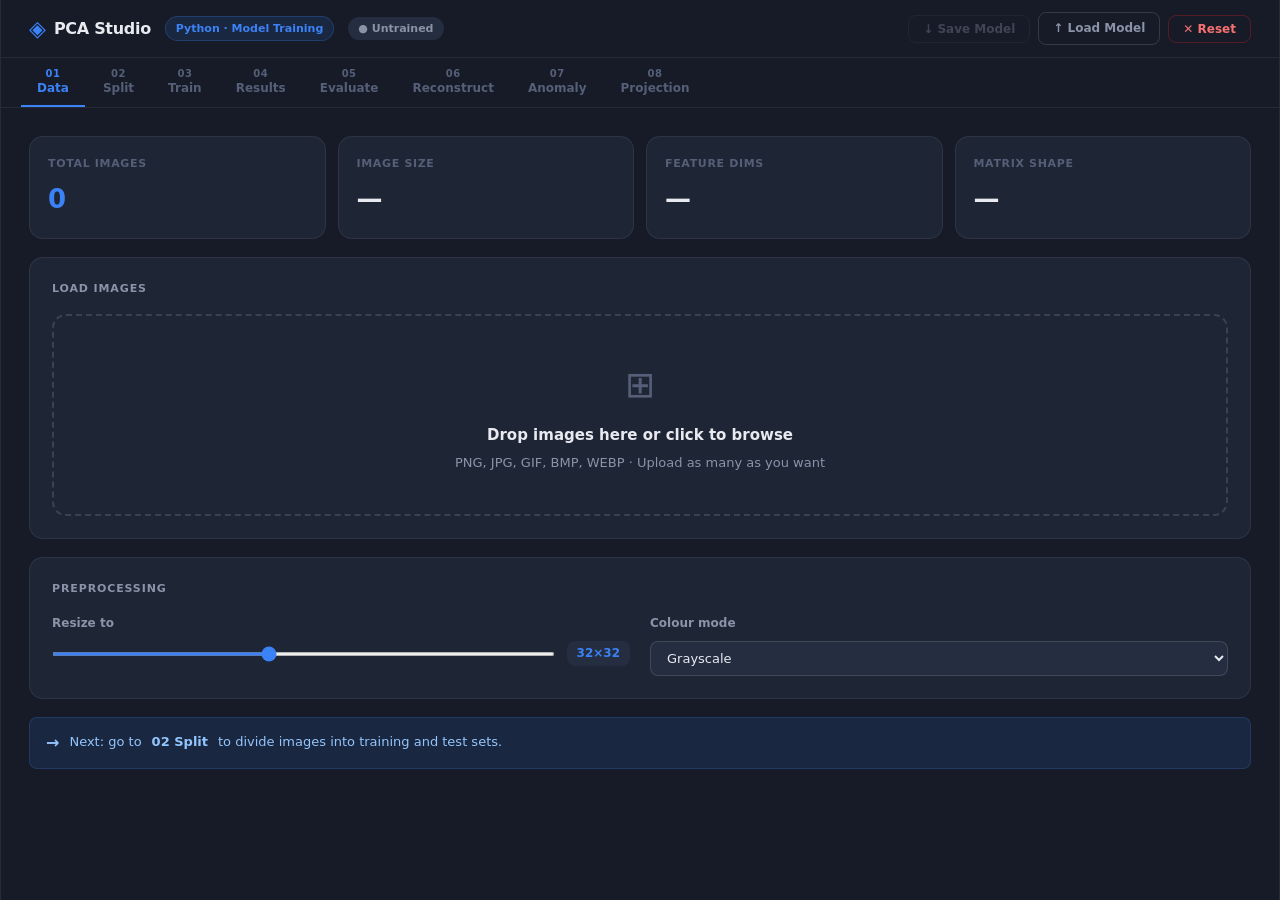
==== templates/index.html @ 2635e98f "Initial commit" ====
<!DOCTYPE html>
<html lang="en">
<head>
<meta charset="UTF-8"/>
<meta name="viewport" content="width=device-width,initial-scale=1.0"/>
<title>PCA Studio — Python Edition</title>
<link rel="stylesheet" href="/static/css/style.css"/>
</head>
<body>

<div class="app">

  <header class="topbar">
    <div class="topbar-left">
      <div class="logo">
        <span class="logo-icon">◈</span>
        <span class="logo-text">PCA Studio</span>
      </div>
      <span class="badge">Python · Model Training</span>
      <span id="modelStatus" class="status-pill untrained">● Untrained</span>
    </div>
    <div class="topbar-right">
      <button class="btn-ghost" id="saveBtn" onclick="saveModel()" disabled>↓ Save Model</button>
      <label class="btn-ghost" style="cursor:pointer">
        ↑ Load Model
        <input type="file" id="loadInput" accept=".json" style="display:none" onchange="loadModel(this)"/>
      </label>
      <button class="btn-ghost danger" onclick="resetAll()">✕ Reset</button>
    </div>
  </header>

  <nav class="tabs">
    <button class="tab active" onclick="switchTab('data')"><span class="tab-num">01</span>Data</button>
    <button class="tab" onclick="switchTab('split')"><span class="tab-num">02</span>Split</button>
    <button class="tab" onclick="switchTab('train')"><span class="tab-num">03</span>Train</button>
    <button class="tab" onclick="switchTab('results')"><span class="tab-num">04</span>Results</button>
    <button class="tab" onclick="switchTab('evaluate')"><span class="tab-num">05</span>Evaluate</button>
    <button class="tab" onclick="switchTab('reconstruct')"><span class="tab-num">06</span>Reconstruct</button>
    <button class="tab" onclick="switchTab('anomaly')"><span class="tab-num">07</span>Anomaly</button>
    <button class="tab" onclick="switchTab('project')"><span class="tab-num">08</span>Projection</button>
  </nav>

  <!-- ═══ TAB 1: DATA ═══ -->
  <section class="panel active" id="panel-data">
    <div class="stat-row">
      <div class="stat-card"><div class="stat-label">Total Images</div><div class="stat-val accent" id="m-imgs">0</div></div>
      <div class="stat-card"><div class="stat-label">Image Size</div><div class="stat-val" id="m-size">—</div></div>
      <div class="stat-card"><div class="stat-label">Feature Dims</div><div class="stat-val" id="m-dims">—</div></div>
      <div class="stat-card"><div class="stat-label">Matrix Shape</div><div class="stat-val" id="m-mat">—</div></div>
    </div>

    <div class="card">
      <div class="card-head">Load Images</div>
      <div class="drop-zone" id="dropZone" onclick="document.getElementById('fileInput').click()">
        <div class="drop-glyph">⊞</div>
        <div class="drop-title">Drop images here or click to browse</div>
        <div class="drop-sub">PNG, JPG, GIF, BMP, WEBP · Upload as many as you want</div>
      </div>
      <input type="file" id="fileInput" accept="image/*" multiple style="display:none" onchange="handleFiles(this.files)"/>
      <div id="uploadProgress" style="display:none;margin-top:12px;">
        <div class="progress-bar"><div class="progress-fill" id="uploadFill" style="width:0%"></div></div>
        <div class="progress-label" id="uploadLabel">Uploading...</div>
      </div>
    </div>

    <div class="card" id="imgGridCard" style="display:none">
      <div class="card-head-row">
        <span class="card-head">Dataset</span>
        <button class="btn-sm danger" onclick="clearAll()">Clear all</button>
      </div>
      <div class="img-grid" id="imgGrid"></div>
    </div>

    <div class="card">
      <div class="card-head">Preprocessing</div>
      <div class="form-grid">
        <div class="form-group">
          <label class="form-label">Resize to</label>
          <div class="slider-wrap">
            <input type="range" min="8" max="64" value="32" step="8" id="sizeSlider" oninput="updateSizeLabel()"/>
            <span class="slider-badge" id="sizeVal">32×32</span>
          </div>
        </div>
        <div class="form-group">
          <label class="form-label">Colour mode</label>
          <select id="colorMode" onchange="updateMetrics()">
            <option value="gray">Grayscale</option>
            <option value="rgb">RGB</option>
          </select>
        </div>
      </div>
    </div>

    <div class="info-banner">
      <span class="info-icon">→</span>
      Next: go to <strong>02 Split</strong> to divide images into training and test sets.
    </div>
  </section>

  <!-- ═══ TAB 2: SPLIT ═══ -->
  <section class="panel" id="panel-split">
    <div class="card">
      <div class="card-head">Train / Test Split</div>
      <p class="body-text">In machine learning, data is always split into two groups. The <strong>training set</strong> teaches the model. The <strong>test set</strong> is kept hidden and used only to measure how well the model works on new, unseen data. This is how we know if a model truly learned or just memorised.</p>
      <div class="form-grid" style="margin-top:18px">
        <div class="form-group">
          <label class="form-label">Training size: <span id="splitVal">80</span>%</label>
          <input type="range" min="50" max="90" value="80" step="5" id="splitSlider" oninput="previewSplit()"/>
        </div>
        <div class="form-group">
          <label class="form-label">Strategy</label>
          <select id="splitStrategy" onchange="previewSplit()">
            <option value="random">Random shuffle</option>
            <option value="ordered">Keep file order</option>
          </select>
        </div>
      </div>
    </div>

    <div class="split-preview">
      <div class="card split-card">
        <div class="card-head train-accent">Training Set — <span id="trainCount">0</span> images</div>
        <div class="img-grid small" id="trainGrid"><p class="muted-text">Upload images first</p></div>
      </div>
      <div class="card split-card">
        <div class="card-head test-accent">Test Set — <span id="testCount">0</span> images</div>
        <div class="img-grid small" id="testGrid"><p class="muted-text">Upload images first</p></div>
      </div>
    </div>

    <div class="info-banner warn">
      <span class="info-icon">!</span>
      <strong>Never test on training data.</strong> Testing on data the model already saw gives a falsely perfect score — this is called overfitting.
    </div>

    <button class="btn-primary large" id="confirmSplitBtn" onclick="confirmSplit()" disabled>Confirm Split and Go to Training →</button>
  </section>

  <!-- ═══ TAB 3: TRAIN ═══ -->
  <section class="panel" id="panel-train">
    <div class="card">
      <div class="card-head">Hyperparameters</div>
      <p class="body-text">Hyperparameters are settings you choose <em>before</em> training. Different values produce different models. Trying many combinations is called <em>hyperparameter tuning</em>.</p>
      <div class="form-grid" style="margin-top:18px">
        <div class="form-group">
          <label class="form-label">Principal components (k): <span id="nCompVal">10</span></label>
          <input type="range" min="1" max="50" value="10" step="1" id="nCompSlider" oninput="document.getElementById('nCompVal').textContent=this.value"/>
          <p class="hint-text">Try k=5, k=10, k=20 and compare results in the Evaluate tab.</p>
        </div>
        <div class="form-group">
          <label class="form-label">Mean centering</label>
          <select id="centerMode">
            <option value="yes">Yes (standard PCA)</option>
            <option value="no">No (raw data)</option>
          </select>
          <p class="hint-text">Almost always use Yes. Removes baseline brightness so PCA finds real variation.</p>
        </div>
      </div>
    </div>

    <div class="card">
      <div class="card-head">Training</div>
      <div class="train-row">
        <button class="btn-primary" id="trainBtn" onclick="runTraining()" disabled>Run PCA Training</button>
        <span class="muted-text" id="trainOnLabel"></span>
      </div>
      <div class="progress-bar" style="margin-top:14px"><div class="progress-fill" id="trainFill" style="width:0%"></div></div>
    </div>

    <div class="card">
      <div class="card-head">Training Log</div>
      <div class="log-box" id="trainLog"><span class="log-info">Confirm split first...</span></div>
    </div>
  </section>

  <!-- ═══ TAB 4: RESULTS ═══ -->
  <section class="panel" id="panel-results">
    <div class="stat-row">
      <div class="stat-card"><div class="stat-label">Components (k)</div><div class="stat-val accent" id="r-comp">—</div></div>
      <div class="stat-card"><div class="stat-label">Variance Explained</div><div class="stat-val accent" id="r-var">—</div></div>
      <div class="stat-card"><div class="stat-label">Top Eigenvalue</div><div class="stat-val" id="r-eig">—</div></div>
      <div class="stat-card"><div class="stat-label">Compression</div><div class="stat-val" id="r-comp2">—</div></div>
    </div>

    <div class="chart-row">
      <div class="card chart-card">
        <div class="card-head">Scree Plot — Variance per Component</div>
        <div class="chart-wrap"><canvas id="screeChart"></canvas></div>
      </div>
      <div class="card chart-card">
        <div class="card-head">Cumulative Variance Explained</div>
        <div class="chart-wrap"><canvas id="cumChart"></canvas></div>
      </div>
    </div>

    <div class="card">
      <div class="card-head">Eigenfaces — Principal Components Visualised</div>
      <p class="body-text">Each thumbnail is a principal component rendered as an image. They show the directions of maximum variation in your training images.</p>
      <div class="eigen-strip" id="eigenRow"><span class="muted-text">Train to see eigenfaces</span></div>
    </div>
  </section>

  <!-- ═══ TAB 5: EVALUATE ═══ -->
  <section class="panel" id="panel-evaluate">
    <div class="card">
      <div class="card-head">Model Evaluation</div>
      <p class="body-text">We measure how well the model reconstructs training images (train error) vs test images it never saw (test error). A large gap between them means the model is overfitting — it memorised training data but cannot generalise to new images.</p>
      <button class="btn-primary" id="evalBtn" onclick="runEvaluation()" disabled>Run Evaluation</button>
    </div>

    <div id="evalMetrics" class="stat-row" style="display:none">
      <div class="stat-card"><div class="stat-label">Train MSE</div><div class="stat-val accent" id="e-trainMSE">—</div></div>
      <div class="stat-card"><div class="stat-label">Test MSE</div><div class="stat-val" id="e-testMSE">—</div></div>
      <div class="stat-card"><div class="stat-label">Generalisation Gap</div><div class="stat-val" id="e-gap">—</div></div>
      <div class="stat-card"><div class="stat-label">Verdict</div><div class="stat-val small" id="e-verdict">—</div></div>
    </div>

    <div id="evalCharts" class="chart-row" style="display:none">
      <div class="card chart-card">
        <div class="card-head">Reconstruction Error per Image</div>
        <div class="chart-wrap tall"><canvas id="evalBarChart"></canvas></div>
      </div>
      <div class="card chart-card">
        <div class="card-head">Train vs Test MSE across k values</div>
        <div class="chart-wrap tall"><canvas id="kCurveChart"></canvas></div>
      </div>
    </div>

    <div class="card" id="evalInsightCard" style="display:none">
      <div class="card-head">What Does This Mean?</div>
      <div id="evalInsight" class="insight-text"></div>
    </div>
  </section>

  <!-- ═══ TAB 6: RECONSTRUCT ═══ -->
  <section class="panel" id="panel-reconstruct">
    <div class="card">
      <div class="card-head">Image Reconstruction</div>
      <div class="form-grid">
        <div class="form-group">
          <label class="form-label">Image</label>
          <select id="reconSelect" onchange="runReconstruction()"><option>Train the model first</option></select>
        </div>
        <div class="form-group">
          <label class="form-label">Components: <span id="reconVal">10</span></label>
          <input type="range" min="1" max="50" value="10" step="1" id="reconSlider"
            oninput="document.getElementById('reconVal').textContent=this.value; runReconstruction()"/>
        </div>
      </div>
    </div>

    <div id="reconOutput" style="display:none">
      <div class="recon-row">
        <div class="card recon-card">
          <div class="card-head">Original</div>
          <div class="canvas-frame"><img id="origImg" src="" alt="original"/></div>
          <div class="canvas-note" id="origDims"></div>
        </div>
        <div class="card recon-card">
          <div class="card-head">PCA Reconstruction</div>
          <div class="canvas-frame"><img id="reconImg" src="" alt="reconstruction"/></div>
          <div class="canvas-note">k=<span id="reconUsed"></span> · MSE: <span id="reconMSE"></span></div>
        </div>
        <div class="card recon-card">
          <div class="card-head">Residual Error ×5</div>
          <div class="canvas-frame"><img id="residImg" src="" alt="residual"/></div>
          <div class="canvas-note">Bright = larger error</div>
        </div>
      </div>
    </div>
  </section>

  <!-- ═══ TAB 7: ANOMALY ═══ -->
  <section class="panel" id="panel-anomaly">
    <div class="card">
      <div class="card-head">Anomaly Detection</div>
      <p class="body-text">The model learns what normal images look like. Unusual images cannot be reconstructed well — their error (MSE) is high. We flag images above a threshold as anomalies. This technique is used in quality control, fraud detection, and medical imaging.</p>
      <div class="form-grid" style="margin-top:16px">
        <div class="form-group">
          <label class="form-label">Threshold multiplier: <span id="threshVal">2.0</span>×</label>
          <input type="range" min="10" max="50" value="20" step="1" id="threshSlider" oninput="updateThreshold()" disabled/>
          <p class="hint-text">Threshold = mean_train_error × multiplier. Higher = fewer anomalies flagged.</p>
        </div>
        <div class="form-group">
          <label class="form-label">Test a new image</label>
          <label class="btn-upload">
            Upload image to test for anomaly
            <input type="file" id="anomalyInput" accept="image/*" style="display:none" onchange="testAnomaly(this)"/>
          </label>
        </div>
      </div>
    </div>

    <div class="card" id="anomalyScoreCard" style="display:none">
      <div class="card-head">Anomaly Scores — All Dataset Images</div>
      <div class="chart-wrap tall"><canvas id="anomalyChart"></canvas></div>
    </div>

    <div class="card" id="anomalyResultCard" style="display:none">
      <div class="card-head">Test Image Result</div>
      <div class="anomaly-result">
        <div class="anomaly-images">
          <div><p class="canvas-note">Original</p><img id="aOrigImg" src="" alt=""/></div>
          <div><p class="canvas-note">Reconstruction</p><img id="aReconImg" src="" alt=""/></div>
          <div><p class="canvas-note">Residual ×5</p><img id="aResidImg" src="" alt=""/></div>
        </div>
        <div id="anomalyVerdict" class="anomaly-verdict"></div>
      </div>
    </div>
  </section>

  <!-- ═══ TAB 8: PROJECTION ═══ -->
  <section class="panel" id="panel-project">
    <div class="card">
      <div class="card-head">2D Projection into PC Space</div>
      <p class="body-text">Each dot is one image plotted using its scores on two principal components. Blue = training images, green = test images. Clusters in this space suggest similar images.</p>
      <div class="form-grid">
        <div class="form-group">
          <label class="form-label">X axis</label>
          <select id="pcX" onchange="runProjection()"><option value="0">PC 1</option></select>
        </div>
        <div class="form-group">
          <label class="form-label">Y axis</label>
          <select id="pcY" onchange="runProjection()"><option value="1">PC 2</option></select>
        </div>
      </div>
    </div>
    <div class="card">
      <div class="legend-row">
        <span class="legend-item"><span class="dot train"></span>Training images</span>
        <span class="legend-item"><span class="dot test"></span>Test images</span>
      </div>
      <div class="chart-wrap xtall"><canvas id="projChart"></canvas></div>
    </div>
  </section>

</div>

<script src="https://cdnjs.cloudflare.com/ajax/libs/Chart.js/4.4.1/chart.umd.js"></script>
<script src="/static/js/main.js"></script>
</body>
</html>
---- static/css/style.css ----
:root {
  --bg:        #0f1117;
  --bg-2:      #161b27;
  --bg-3:      #1e2535;
  --bg-4:      #252d40;
  --border:    rgba(255,255,255,0.07);
  --border-2:  rgba(255,255,255,0.13);
  --text:      #e8eaf0;
  --text-2:    #8b93a8;
  --text-3:    #555f78;
  --accent:    #3b82f6;
  --accent-2:  #1d4ed8;
  --accent-bg: rgba(59,130,246,0.12);
  --green:     #16a34a;
  --green-bg:  rgba(22,163,74,0.12);
  --green-txt: #4ade80;
  --red:       #dc2626;
  --red-bg:    rgba(220,38,38,0.12);
  --red-txt:   #f87171;
  --amber:     #d97706;
  --amber-bg:  rgba(217,119,6,0.12);
  --amber-txt: #fbbf24;
  --radius:    8px;
  --radius-lg: 14px;
  --radius-xl: 20px;
}

*, *::before, *::after { box-sizing: border-box; margin: 0; padding: 0; }

body {
  font-family: 'Segoe UI', system-ui, -apple-system, sans-serif;
  background: var(--bg);
  color: var(--text);
  font-size: 14px;
  line-height: 1.6;
  min-height: 100vh;
}

.app {
  max-width: 1300px;
  margin: 0 auto;
  min-height: 100vh;
  background: var(--bg-2);
  border-left: 1px solid var(--border);
  border-right: 1px solid var(--border);
}

.topbar {
  display: flex;
  align-items: center;
  justify-content: space-between;
  padding: 0 28px;
  height: 58px;
  background: var(--bg-2);
  border-bottom: 1px solid var(--border);
  position: sticky;
  top: 0;
  z-index: 100;
  gap: 12px;
  flex-wrap: wrap;
}

.topbar-left { display: flex; align-items: center; gap: 14px; }
.topbar-right { display: flex; align-items: center; gap: 8px; }

.logo { display: flex; align-items: center; gap: 8px; }
.logo-icon { font-size: 22px; color: var(--accent); }
.logo-text { font-size: 16px; font-weight: 700; letter-spacing: -0.3px; }

.badge {
  font-size: 11px;
  font-weight: 600;
  background: var(--accent-bg);
  color: var(--accent);
  padding: 3px 10px;
  border-radius: 20px;
  border: 1px solid rgba(59,130,246,0.25);
}

.status-pill {
  font-size: 11px;
  font-weight: 600;
  padding: 3px 10px;
  border-radius: 20px;
}
.status-pill.untrained { background: var(--bg-4); color: var(--text-2); }
.status-pill.split     { background: var(--amber-bg); color: var(--amber-txt); border: 1px solid rgba(217,119,6,0.3); }
.status-pill.trained   { background: var(--green-bg); color: var(--green-txt); border: 1px solid rgba(22,163,74,0.3); }

.btn-ghost {
  font-family: inherit;
  font-size: 12px;
  font-weight: 600;
  padding: 6px 14px;
  border: 1px solid var(--border-2);
  border-radius: var(--radius);
  background: transparent;
  color: var(--text-2);
  cursor: pointer;
  transition: all 0.15s;
}
.btn-ghost:hover { background: var(--bg-3); color: var(--text); }
.btn-ghost.danger { color: var(--red-txt); border-color: rgba(220,38,38,0.3); }
.btn-ghost.danger:hover { background: var(--red-bg); }
.btn-ghost:disabled { opacity: 0.35; cursor: not-allowed; }

.tabs {
  display: flex;
  background: var(--bg-2);
  border-bottom: 1px solid var(--border);
  padding: 0 20px;
  overflow-x: auto;
  gap: 2px;
}
.tab {
  display: flex;
  flex-direction: column;
  align-items: center;
  padding: 10px 16px;
  font-size: 12px;
  font-weight: 600;
  color: var(--text-3);
  border: none;
  background: transparent;
  cursor: pointer;
  border-bottom: 2px solid transparent;
  transition: all 0.15s;
  white-space: nowrap;
  font-family: inherit;
  gap: 2px;
}
.tab-num { font-size: 10px; font-weight: 700; color: var(--text-3); letter-spacing: 0.05em; }
.tab:hover { color: var(--text-2); }
.tab.active { color: var(--accent); border-bottom-color: var(--accent); }
.tab.active .tab-num { color: var(--accent); }

.panel { display: none; flex-direction: column; gap: 18px; padding: 28px; }
.panel.active { display: flex; }

.card {
  background: var(--bg-3);
  border: 1px solid var(--border);
  border-radius: var(--radius-lg);
  padding: 22px;
}
.card-head {
  font-size: 11px;
  font-weight: 700;
  text-transform: uppercase;
  letter-spacing: 0.08em;
  color: var(--text-2);
  margin-bottom: 16px;
}
.card-head-row {
  display: flex;
  justify-content: space-between;
  align-items: center;
  margin-bottom: 16px;
}

.stat-row { display: grid; grid-template-columns: repeat(4, 1fr); gap: 12px; }
.stat-card {
  background: var(--bg-3);
  border: 1px solid var(--border);
  border-radius: var(--radius-lg);
  padding: 18px;
}
.stat-label { font-size: 11px; color: var(--text-3); margin-bottom: 6px; font-weight: 600; text-transform: uppercase; letter-spacing: 0.06em; }
.stat-val { font-size: 26px; font-weight: 700; color: var(--text); font-variant-numeric: tabular-nums; }
.stat-val.accent { color: var(--accent); }
.stat-val.small { font-size: 15px; padding-top: 6px; font-weight: 700; }

.drop-zone {
  border: 2px dashed var(--border-2);
  border-radius: var(--radius-lg);
  padding: 40px 20px;
  text-align: center;
  cursor: pointer;
  transition: all 0.2s;
}
.drop-zone:hover, .drop-zone.over { border-color: var(--accent); background: var(--accent-bg); }
.drop-glyph { font-size: 36px; color: var(--text-3); margin-bottom: 10px; }
.drop-title { font-size: 15px; font-weight: 600; margin-bottom: 6px; }
.drop-sub { font-size: 13px; color: var(--text-2); }

.progress-bar { height: 5px; background: var(--bg-4); border-radius: 3px; overflow: hidden; }
.progress-fill { height: 100%; background: var(--accent); border-radius: 3px; transition: width 0.3s; }
.progress-label { font-size: 12px; color: var(--text-2); margin-top: 6px; }

.img-grid { display: grid; grid-template-columns: repeat(auto-fill, minmax(72px, 1fr)); gap: 8px; }
.img-grid.small { grid-template-columns: repeat(auto-fill, minmax(52px, 1fr)); gap: 6px; }

.img-thumb {
  position: relative;
  aspect-ratio: 1;
  border-radius: var(--radius);
  overflow: hidden;
  border: 1px solid var(--border);
  cursor: pointer;
}
.img-thumb img { width: 100%; height: 100%; object-fit: cover; display: block; }
.img-thumb .rm-btn {
  position: absolute;
  top: 3px; right: 3px;
  background: rgba(0,0,0,0.7);
  color: #fff;
  border: none;
  border-radius: 3px;
  font-size: 10px;
  padding: 1px 5px;
  cursor: pointer;
  opacity: 0;
  transition: opacity 0.15s;
}
.img-thumb:hover .rm-btn { opacity: 1; }
.img-thumb.is-train { border-color: var(--accent); border-width: 2px; }
.img-thumb.is-test  { border-color: var(--green-txt); border-width: 2px; }

.form-grid { display: grid; grid-template-columns: 1fr 1fr; gap: 20px; }
.form-group { display: flex; flex-direction: column; gap: 8px; }
.form-label { font-size: 12px; font-weight: 600; color: var(--text-2); }
.hint-text { font-size: 11px; color: var(--text-3); line-height: 1.5; }

.slider-wrap { display: flex; align-items: center; gap: 12px; }
.slider-badge {
  font-size: 12px;
  font-weight: 700;
  background: var(--bg-4);
  color: var(--accent);
  padding: 3px 10px;
  border-radius: var(--radius);
  min-width: 52px;
  text-align: center;
}

input[type="range"] { flex: 1; accent-color: var(--accent); cursor: pointer; height: 4px; }
select {
  font-family: inherit;
  font-size: 13px;
  padding: 8px 12px;
  border: 1px solid var(--border-2);
  border-radius: var(--radius);
  background: var(--bg-4);
  color: var(--text);
  cursor: pointer;
  outline: none;
}
select:focus { border-color: var(--accent); }

.info-banner {
  background: var(--accent-bg);
  border: 1px solid rgba(59,130,246,0.2);
  border-radius: var(--radius);
  padding: 12px 16px;
  font-size: 13px;
  color: #93c5fd;
  display: flex;
  align-items: center;
  gap: 10px;
}
.info-banner.warn { background: var(--amber-bg); border-color: rgba(217,119,6,0.2); color: var(--amber-txt); }
.info-icon { font-size: 16px; font-weight: 700; flex-shrink: 0; }

.body-text { font-size: 13px; color: var(--text-2); line-height: 1.8; }

.split-preview { display: grid; grid-template-columns: 1fr 1fr; gap: 16px; }
.train-accent { color: var(--accent) !important; }
.test-accent  { color: var(--green-txt) !important; }

.btn-primary {
  font-family: inherit;
  font-size: 14px;
  font-weight: 700;
  padding: 10px 22px;
  background: var(--accent);
  color: #fff;
  border: none;
  border-radius: var(--radius);
  cursor: pointer;
  transition: background 0.15s;
}
.btn-primary:hover { background: var(--accent-2); }
.btn-primary:disabled { opacity: 0.35; cursor: not-allowed; }
.btn-primary.large { padding: 13px 28px; font-size: 15px; }

.btn-sm {
  font-family: inherit;
  font-size: 11px;
  font-weight: 600;
  padding: 4px 10px;
  border: 1px solid var(--border-2);
  border-radius: var(--radius);
  background: transparent;
  color: var(--text-2);
  cursor: pointer;
}
.btn-sm.danger { color: var(--red-txt); border-color: rgba(220,38,38,0.3); }
.btn-sm.danger:hover { background: var(--red-bg); }

.btn-upload {
  display: inline-block;
  font-family: inherit;
  font-size: 13px;
  font-weight: 600;
  padding: 9px 16px;
  border: 1px solid var(--border-2);
  border-radius: var(--radius);
  background: var(--bg-4);
  color: var(--text);
  cursor: pointer;
  transition: background 0.15s;
  text-align: center;
}
.btn-upload:hover { background: var(--bg-3); border-color: var(--accent); }

.train-row { display: flex; align-items: center; gap: 14px; flex-wrap: wrap; }

.log-box {
  background: var(--bg);
  border: 1px solid var(--border);
  border-radius: var(--radius);
  padding: 14px;
  font-family: 'Courier New', monospace;
  font-size: 12px;
  color: var(--text-2);
  max-height: 220px;
  overflow-y: auto;
  line-height: 2;
}
.log-ok   { color: var(--green-txt); }
.log-info { color: var(--accent); }
.log-warn { color: var(--amber-txt); }
.log-err  { color: var(--red-txt); }

.chart-row { display: grid; grid-template-columns: 1fr 1fr; gap: 16px; }
.chart-card { }
.chart-wrap { position: relative; width: 100%; height: 230px; }
.chart-wrap.tall { height: 300px; }
.chart-wrap.xtall { height: 380px; }
canvas { display: block; border-radius: var(--radius); }

.eigen-strip { display: flex; flex-wrap: wrap; gap: 12px; margin-top: 12px; }
.eigen-item { display: flex; flex-direction: column; align-items: center; gap: 5px; }
.eigen-item img { width: 64px; height: 64px; border-radius: 6px; border: 1px solid var(--border); image-rendering: pixelated; }
.eigen-item span { font-size: 10px; color: var(--text-3); font-weight: 600; }

.recon-row { display: grid; grid-template-columns: repeat(3, 1fr); gap: 16px; }
.recon-card { }
.canvas-frame { background: var(--bg); border-radius: var(--radius); padding: 8px; display: flex; align-items: center; justify-content: center; min-height: 140px; }
.canvas-frame img { max-width: 100%; image-rendering: pixelated; border-radius: 4px; }
.canvas-note { font-size: 11px; color: var(--text-3); margin-top: 8px; }

.anomaly-result { display: flex; gap: 24px; flex-wrap: wrap; align-items: flex-start; }
.anomaly-images { display: flex; gap: 14px; flex-wrap: wrap; }
.anomaly-images img { width: 100px; height: 100px; image-rendering: pixelated; border-radius: var(--radius); border: 1px solid var(--border); }
.anomaly-verdict { font-size: 14px; line-height: 2.2; }

.legend-row { display: flex; gap: 20px; margin-bottom: 14px; font-size: 12px; color: var(--text-2); }
.legend-item { display: flex; align-items: center; gap: 6px; }
.dot { display: inline-block; width: 12px; height: 12px; border-radius: 2px; }
.dot.train { background: var(--accent); }
.dot.test  { background: var(--green-txt); }

.verdict-good { color: var(--green-txt); font-weight: 700; }
.verdict-warn { color: var(--amber-txt); font-weight: 700; }
.verdict-bad  { color: var(--red-txt);   font-weight: 700; }

.insight-text { font-size: 13px; color: var(--text-2); line-height: 2; }
.muted-text { font-size: 13px; color: var(--text-3); }

@media (max-width: 800px) {
  .stat-row, .chart-row, .split-preview, .form-grid, .recon-row { grid-template-columns: 1fr; }
  .topbar { height: auto; padding: 12px 16px; }
  .panel { padding: 16px; }
}
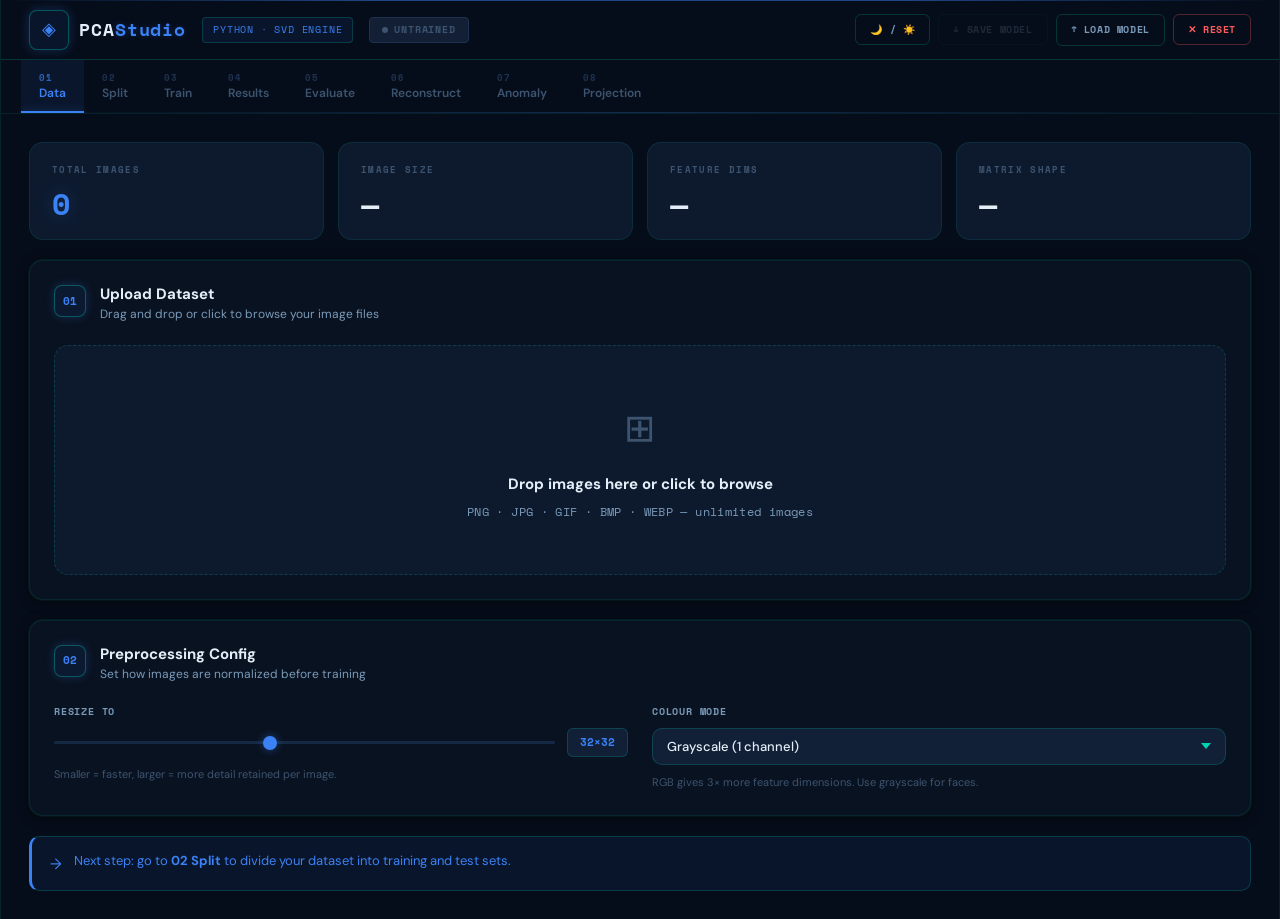
==== commit dc57620b: "semi-final changes implemented" ====
--- a/templates/index.html
+++ b/templates/index.html
@@ -7,19 +7,24 @@
 <link rel="stylesheet" href="/static/css/style.css"/>
 </head>
 <body>
-
 <div class="app">
 
+  <!-- ════════════════ TOPBAR ════════════════ -->
   <header class="topbar">
     <div class="topbar-left">
       <div class="logo">
-        <span class="logo-icon">◈</span>
-        <span class="logo-text">PCA Studio</span>
-      </div>
-      <span class="badge">Python · Model Training</span>
-      <span id="modelStatus" class="status-pill untrained">● Untrained</span>
+        <div class="logo-icon">◈</div>
+        <span class="logo-text">PCA<span>Studio</span></span>
+      </div>
+      <span class="badge">Python · SVD Engine</span>
+      <span id="modelStatus" class="status-pill untrained">
+        <span class="status-dot"></span>Untrained
+      </span>
     </div>
     <div class="topbar-right">
+
+  <!-- 🔥 THEME TOGGLE -->
+  <button class="btn-ghost" onclick="toggleTheme()">🌙 / ☀️</button>
       <button class="btn-ghost" id="saveBtn" onclick="saveModel()" disabled>↓ Save Model</button>
       <label class="btn-ghost" style="cursor:pointer">
         ↑ Load Model
@@ -29,6 +34,7 @@
     </div>
   </header>
 
+  <!-- ════════════════ TABS ════════════════ -->
   <nav class="tabs">
     <button class="tab active" onclick="switchTab('data')"><span class="tab-num">01</span>Data</button>
     <button class="tab" onclick="switchTab('split')"><span class="tab-num">02</span>Split</button>
@@ -40,24 +46,46 @@
     <button class="tab" onclick="switchTab('project')"><span class="tab-num">08</span>Projection</button>
   </nav>
 
-  <!-- ═══ TAB 1: DATA ═══ -->
+
+  <!-- ════════════════════════════════════════
+       TAB 01 · DATA
+  ════════════════════════════════════════ -->
   <section class="panel active" id="panel-data">
+
     <div class="stat-row">
-      <div class="stat-card"><div class="stat-label">Total Images</div><div class="stat-val accent" id="m-imgs">0</div></div>
-      <div class="stat-card"><div class="stat-label">Image Size</div><div class="stat-val" id="m-size">—</div></div>
-      <div class="stat-card"><div class="stat-label">Feature Dims</div><div class="stat-val" id="m-dims">—</div></div>
-      <div class="stat-card"><div class="stat-label">Matrix Shape</div><div class="stat-val" id="m-mat">—</div></div>
-    </div>
-
-    <div class="card">
-      <div class="card-head">Load Images</div>
+      <div class="stat-card">
+        <div class="stat-label">Total Images</div>
+        <div class="stat-val accent" id="m-imgs">0</div>
+      </div>
+      <div class="stat-card">
+        <div class="stat-label">Image Size</div>
+        <div class="stat-val" id="m-size">—</div>
+      </div>
+      <div class="stat-card">
+        <div class="stat-label">Feature Dims</div>
+        <div class="stat-val" id="m-dims">—</div>
+      </div>
+      <div class="stat-card">
+        <div class="stat-label">Matrix Shape</div>
+        <div class="stat-val" id="m-mat">—</div>
+      </div>
+    </div>
+
+    <div class="card">
+      <div class="step-header">
+        <div class="step-num">01</div>
+        <div>
+          <div class="step-title">Upload Dataset</div>
+          <div class="step-sub">Drag and drop or click to browse your image files</div>
+        </div>
+      </div>
       <div class="drop-zone" id="dropZone" onclick="document.getElementById('fileInput').click()">
         <div class="drop-glyph">⊞</div>
         <div class="drop-title">Drop images here or click to browse</div>
-        <div class="drop-sub">PNG, JPG, GIF, BMP, WEBP · Upload as many as you want</div>
+        <div class="drop-sub">PNG · JPG · GIF · BMP · WEBP — unlimited images</div>
       </div>
       <input type="file" id="fileInput" accept="image/*" multiple style="display:none" onchange="handleFiles(this.files)"/>
-      <div id="uploadProgress" style="display:none;margin-top:12px;">
+      <div id="uploadProgress" style="display:none; margin-top:18px;">
         <div class="progress-bar"><div class="progress-fill" id="uploadFill" style="width:0%"></div></div>
         <div class="progress-label" id="uploadLabel">Uploading...</div>
       </div>
@@ -65,14 +93,20 @@
 
     <div class="card" id="imgGridCard" style="display:none">
       <div class="card-head-row">
-        <span class="card-head">Dataset</span>
-        <button class="btn-sm danger" onclick="clearAll()">Clear all</button>
+        <span class="card-head">Dataset Preview</span>
+        <button class="btn-sm danger" onclick="clearAll()">✕ Clear All</button>
       </div>
       <div class="img-grid" id="imgGrid"></div>
     </div>
 
     <div class="card">
-      <div class="card-head">Preprocessing</div>
+      <div class="step-header">
+        <div class="step-num">02</div>
+        <div>
+          <div class="step-title">Preprocessing Config</div>
+          <div class="step-sub">Set how images are normalized before training</div>
+        </div>
+      </div>
       <div class="form-grid">
         <div class="form-group">
           <label class="form-label">Resize to</label>
@@ -80,31 +114,44 @@
             <input type="range" min="8" max="64" value="32" step="8" id="sizeSlider" oninput="updateSizeLabel()"/>
             <span class="slider-badge" id="sizeVal">32×32</span>
           </div>
-        </div>
-        <div class="form-group">
-          <label class="form-label">Colour mode</label>
+          <p class="hint-text">Smaller = faster, larger = more detail retained per image.</p>
+        </div>
+        <div class="form-group">
+          <label class="form-label">Colour Mode</label>
           <select id="colorMode" onchange="updateMetrics()">
-            <option value="gray">Grayscale</option>
-            <option value="rgb">RGB</option>
+            <option value="gray">Grayscale (1 channel)</option>
+            <option value="rgb">RGB (3 channels)</option>
           </select>
+          <p class="hint-text">RGB gives 3× more feature dimensions. Use grayscale for faces.</p>
         </div>
       </div>
     </div>
 
     <div class="info-banner">
       <span class="info-icon">→</span>
-      Next: go to <strong>02 Split</strong> to divide images into training and test sets.
-    </div>
-  </section>
-
-  <!-- ═══ TAB 2: SPLIT ═══ -->
+      <span>Next step: go to <strong>02 Split</strong> to divide your dataset into training and test sets.</span>
+    </div>
+
+  </section>
+
+
+  <!-- ════════════════════════════════════════
+       TAB 02 · SPLIT
+  ════════════════════════════════════════ -->
   <section class="panel" id="panel-split">
-    <div class="card">
-      <div class="card-head">Train / Test Split</div>
-      <p class="body-text">In machine learning, data is always split into two groups. The <strong>training set</strong> teaches the model. The <strong>test set</strong> is kept hidden and used only to measure how well the model works on new, unseen data. This is how we know if a model truly learned or just memorised.</p>
-      <div class="form-grid" style="margin-top:18px">
-        <div class="form-group">
-          <label class="form-label">Training size: <span id="splitVal">80</span>%</label>
+
+    <div class="card">
+      <div class="step-header">
+        <div class="step-num">01</div>
+        <div>
+          <div class="step-title">Train / Test Split</div>
+          <div class="step-sub">Partition your dataset before any training begins</div>
+        </div>
+      </div>
+      <p class="body-text">The <strong style="color:var(--t-1)">training set</strong> is what the model learns from. The <strong style="color:var(--t-1)">test set</strong> is kept completely hidden and used only to measure generalisation — how well the model works on images it has never seen.</p>
+      <div class="form-grid" style="margin-top:20px">
+        <div class="form-group">
+          <label class="form-label">Training fraction — <span id="splitVal">80</span>%</label>
           <input type="range" min="50" max="90" value="80" step="5" id="splitSlider" oninput="previewSplit()"/>
         </div>
         <div class="form-group">
@@ -118,181 +165,273 @@
     </div>
 
     <div class="split-preview">
-      <div class="card split-card">
-        <div class="card-head train-accent">Training Set — <span id="trainCount">0</span> images</div>
-        <div class="img-grid small" id="trainGrid"><p class="muted-text">Upload images first</p></div>
-      </div>
-      <div class="card split-card">
-        <div class="card-head test-accent">Test Set — <span id="testCount">0</span> images</div>
-        <div class="img-grid small" id="testGrid"><p class="muted-text">Upload images first</p></div>
+      <div class="card">
+        <div class="card-head train-accent">▸ Training Set — <span id="trainCount">0</span> images</div>
+        <div class="img-grid small" id="trainGrid"><p class="muted-text">// upload images first</p></div>
+      </div>
+      <div class="card">
+        <div class="card-head test-accent">▸ Test Set — <span id="testCount">0</span> images</div>
+        <div class="img-grid small" id="testGrid"><p class="muted-text">// upload images first</p></div>
       </div>
     </div>
 
     <div class="info-banner warn">
-      <span class="info-icon">!</span>
-      <strong>Never test on training data.</strong> Testing on data the model already saw gives a falsely perfect score — this is called overfitting.
-    </div>
-
-    <button class="btn-primary large" id="confirmSplitBtn" onclick="confirmSplit()" disabled>Confirm Split and Go to Training →</button>
-  </section>
-
-  <!-- ═══ TAB 3: TRAIN ═══ -->
+      <span class="info-icon">⚠</span>
+      <span><strong>Never evaluate on training data.</strong> Testing on already-seen data produces falsely perfect scores — this is called data leakage / overfitting.</span>
+    </div>
+
+    <div class="cta-row">
+      <button class="btn-primary large" id="confirmSplitBtn" onclick="confirmSplit()" disabled>
+        Confirm Split &amp; Proceed to Training →
+      </button>
+      <span class="cta-hint">// min 2 images required</span>
+    </div>
+
+  </section>
+
+
+  <!-- ════════════════════════════════════════
+       TAB 03 · TRAIN
+  ════════════════════════════════════════ -->
   <section class="panel" id="panel-train">
-    <div class="card">
-      <div class="card-head">Hyperparameters</div>
-      <p class="body-text">Hyperparameters are settings you choose <em>before</em> training. Different values produce different models. Trying many combinations is called <em>hyperparameter tuning</em>.</p>
-      <div class="form-grid" style="margin-top:18px">
-        <div class="form-group">
-          <label class="form-label">Principal components (k): <span id="nCompVal">10</span></label>
-          <input type="range" min="1" max="50" value="10" step="1" id="nCompSlider" oninput="document.getElementById('nCompVal').textContent=this.value"/>
-          <p class="hint-text">Try k=5, k=10, k=20 and compare results in the Evaluate tab.</p>
-        </div>
-        <div class="form-group">
-          <label class="form-label">Mean centering</label>
+
+    <div class="card">
+      <div class="step-header">
+        <div class="step-num">01</div>
+        <div>
+          <div class="step-title">Hyperparameters</div>
+          <div class="step-sub">Configure model settings before fitting begins</div>
+        </div>
+      </div>
+      <p class="body-text">Hyperparameters are set before training — they shape the model. PCA's main hyperparameter is <em>k</em>, the number of principal components to keep. Try different values and compare results in the Evaluate tab.</p>
+      <div class="form-grid" style="margin-top:20px">
+        <div class="form-group">
+          <label class="form-label">Components k — <span id="nCompVal">10</span></label>
+          <input type="range" min="1" max="50" value="10" step="1" id="nCompSlider"
+            oninput="document.getElementById('nCompVal').textContent=this.value"/>
+          <p class="hint-text">How many eigenvectors to retain. Higher k = better reconstruction but less compression.</p>
+        </div>
+        <div class="form-group">
+          <label class="form-label">Mean Centering</label>
           <select id="centerMode">
-            <option value="yes">Yes (standard PCA)</option>
-            <option value="no">No (raw data)</option>
+            <option value="yes">Yes — standard PCA</option>
+            <option value="no">No — raw covariance</option>
           </select>
-          <p class="hint-text">Almost always use Yes. Removes baseline brightness so PCA finds real variation.</p>
-        </div>
-      </div>
-    </div>
-
-    <div class="card">
-      <div class="card-head">Training</div>
+          <p class="hint-text">Always use Yes unless you have a specific reason. Removes brightness bias before decomposition.</p>
+        </div>
+      </div>
+    </div>
+
+    <div class="card">
+      <div class="step-header">
+        <div class="step-num">02</div>
+        <div>
+          <div class="step-title">Execute Training</div>
+          <div class="step-sub" id="trainOnLabel">// confirm split first</div>
+        </div>
+      </div>
       <div class="train-row">
-        <button class="btn-primary" id="trainBtn" onclick="runTraining()" disabled>Run PCA Training</button>
-        <span class="muted-text" id="trainOnLabel"></span>
-      </div>
-      <div class="progress-bar" style="margin-top:14px"><div class="progress-fill" id="trainFill" style="width:0%"></div></div>
-    </div>
-
-    <div class="card">
-      <div class="card-head">Training Log</div>
-      <div class="log-box" id="trainLog"><span class="log-info">Confirm split first...</span></div>
-    </div>
-  </section>
-
-  <!-- ═══ TAB 4: RESULTS ═══ -->
+        <button class="btn-primary" id="trainBtn" onclick="runTraining()" disabled>▶ Run PCA Training</button>
+      </div>
+      <div style="margin-top:18px">
+        <div class="progress-bar"><div class="progress-fill" id="trainFill" style="width:0%"></div></div>
+      </div>
+      <div class="log-box" id="trainLog" style="margin-top:14px">
+        <span class="log-info">// confirm split to enable training</span>
+      </div>
+    </div>
+
+  </section>
+
+
+  <!-- ════════════════════════════════════════
+       TAB 04 · RESULTS
+  ════════════════════════════════════════ -->
   <section class="panel" id="panel-results">
+
     <div class="stat-row">
-      <div class="stat-card"><div class="stat-label">Components (k)</div><div class="stat-val accent" id="r-comp">—</div></div>
-      <div class="stat-card"><div class="stat-label">Variance Explained</div><div class="stat-val accent" id="r-var">—</div></div>
-      <div class="stat-card"><div class="stat-label">Top Eigenvalue</div><div class="stat-val" id="r-eig">—</div></div>
-      <div class="stat-card"><div class="stat-label">Compression</div><div class="stat-val" id="r-comp2">—</div></div>
+      <div class="stat-card">
+        <div class="stat-label">Components (k)</div>
+        <div class="stat-val accent" id="r-comp">—</div>
+      </div>
+      <div class="stat-card">
+        <div class="stat-label">Variance Explained</div>
+        <div class="stat-val accent" id="r-var">—</div>
+      </div>
+      <div class="stat-card">
+        <div class="stat-label">Top Eigenvalue</div>
+        <div class="stat-val" id="r-eig">—</div>
+      </div>
+      <div class="stat-card">
+        <div class="stat-label">Compression Ratio</div>
+        <div class="stat-val" id="r-comp2">—</div>
+      </div>
     </div>
 
     <div class="chart-row">
-      <div class="card chart-card">
+      <div class="card">
         <div class="card-head">Scree Plot — Variance per Component</div>
         <div class="chart-wrap"><canvas id="screeChart"></canvas></div>
       </div>
-      <div class="card chart-card">
+      <div class="card">
         <div class="card-head">Cumulative Variance Explained</div>
         <div class="chart-wrap"><canvas id="cumChart"></canvas></div>
       </div>
     </div>
 
     <div class="card">
-      <div class="card-head">Eigenfaces — Principal Components Visualised</div>
-      <p class="body-text">Each thumbnail is a principal component rendered as an image. They show the directions of maximum variation in your training images.</p>
-      <div class="eigen-strip" id="eigenRow"><span class="muted-text">Train to see eigenfaces</span></div>
-    </div>
-  </section>
-
-  <!-- ═══ TAB 5: EVALUATE ═══ -->
+      <div class="card-head">Eigenfaces — Principal Components as Images</div>
+      <p class="body-text">Each thumbnail is one eigenvector rendered as an image. These are the "directions of maximum variation" found in your training set. Early eigenfaces capture the most information.</p>
+      <div class="eigen-strip" id="eigenRow">
+        <span class="muted-text">// train the model to compute eigenfaces</span>
+      </div>
+    </div>
+
+  </section>
+
+
+  <!-- ════════════════════════════════════════
+       TAB 05 · EVALUATE
+  ════════════════════════════════════════ -->
   <section class="panel" id="panel-evaluate">
-    <div class="card">
-      <div class="card-head">Model Evaluation</div>
-      <p class="body-text">We measure how well the model reconstructs training images (train error) vs test images it never saw (test error). A large gap between them means the model is overfitting — it memorised training data but cannot generalise to new images.</p>
-      <button class="btn-primary" id="evalBtn" onclick="runEvaluation()" disabled>Run Evaluation</button>
+
+    <div class="card">
+      <div class="step-header">
+        <div class="step-num">01</div>
+        <div>
+          <div class="step-title">Evaluation Metrics</div>
+          <div class="step-sub">Measure generalisation quality on unseen test data</div>
+        </div>
+      </div>
+      <p class="body-text">Reconstruction error (MSE) is computed separately for training and test images. A large gap indicates overfitting — the model memorised training patterns but failed to generalise. The k-curve shows how error changes as you increase the number of components.</p>
+      <div style="margin-top:18px">
+        <button class="btn-primary" id="evalBtn" onclick="runEvaluation()" disabled>▶ Run Evaluation</button>
+      </div>
     </div>
 
     <div id="evalMetrics" class="stat-row" style="display:none">
-      <div class="stat-card"><div class="stat-label">Train MSE</div><div class="stat-val accent" id="e-trainMSE">—</div></div>
-      <div class="stat-card"><div class="stat-label">Test MSE</div><div class="stat-val" id="e-testMSE">—</div></div>
-      <div class="stat-card"><div class="stat-label">Generalisation Gap</div><div class="stat-val" id="e-gap">—</div></div>
-      <div class="stat-card"><div class="stat-label">Verdict</div><div class="stat-val small" id="e-verdict">—</div></div>
+      <div class="stat-card">
+        <div class="stat-label">Train MSE</div>
+        <div class="stat-val accent" id="e-trainMSE">—</div>
+      </div>
+      <div class="stat-card">
+        <div class="stat-label">Test MSE</div>
+        <div class="stat-val" id="e-testMSE">—</div>
+      </div>
+      <div class="stat-card">
+        <div class="stat-label">Generalisation Gap</div>
+        <div class="stat-val" id="e-gap">—</div>
+      </div>
+      <div class="stat-card">
+        <div class="stat-label">Verdict</div>
+        <div class="stat-val small" id="e-verdict">—</div>
+      </div>
     </div>
 
     <div id="evalCharts" class="chart-row" style="display:none">
-      <div class="card chart-card">
+      <div class="card">
         <div class="card-head">Reconstruction Error per Image</div>
         <div class="chart-wrap tall"><canvas id="evalBarChart"></canvas></div>
       </div>
-      <div class="card chart-card">
-        <div class="card-head">Train vs Test MSE across k values</div>
+      <div class="card">
+        <div class="card-head">Train vs Test MSE Across k</div>
         <div class="chart-wrap tall"><canvas id="kCurveChart"></canvas></div>
       </div>
     </div>
 
     <div class="card" id="evalInsightCard" style="display:none">
-      <div class="card-head">What Does This Mean?</div>
+      <div class="card-head">// interpretation</div>
       <div id="evalInsight" class="insight-text"></div>
     </div>
-  </section>
-
-  <!-- ═══ TAB 6: RECONSTRUCT ═══ -->
+
+  </section>
+
+
+  <!-- ════════════════════════════════════════
+       TAB 06 · RECONSTRUCT
+  ════════════════════════════════════════ -->
   <section class="panel" id="panel-reconstruct">
-    <div class="card">
-      <div class="card-head">Image Reconstruction</div>
+
+    <div class="card">
+      <div class="step-header">
+        <div class="step-num">01</div>
+        <div>
+          <div class="step-title">Image Reconstruction</div>
+          <div class="step-sub">Compress an image to PC space then decode it back</div>
+        </div>
+      </div>
       <div class="form-grid">
         <div class="form-group">
-          <label class="form-label">Image</label>
-          <select id="reconSelect" onchange="runReconstruction()"><option>Train the model first</option></select>
-        </div>
-        <div class="form-group">
-          <label class="form-label">Components: <span id="reconVal">10</span></label>
+          <label class="form-label">Select Image</label>
+          <select id="reconSelect" onchange="runReconstruction()">
+            <option>// train model first</option>
+          </select>
+        </div>
+        <div class="form-group">
+          <label class="form-label">Components Used — <span id="reconVal">10</span></label>
           <input type="range" min="1" max="50" value="10" step="1" id="reconSlider"
             oninput="document.getElementById('reconVal').textContent=this.value; runReconstruction()"/>
+          <p class="hint-text">Drag left to see degraded reconstruction. Right for higher fidelity.</p>
         </div>
       </div>
     </div>
 
     <div id="reconOutput" style="display:none">
       <div class="recon-row">
-        <div class="card recon-card">
+        <div class="card">
           <div class="card-head">Original</div>
           <div class="canvas-frame"><img id="origImg" src="" alt="original"/></div>
           <div class="canvas-note" id="origDims"></div>
         </div>
-        <div class="card recon-card">
+        <div class="card">
           <div class="card-head">PCA Reconstruction</div>
           <div class="canvas-frame"><img id="reconImg" src="" alt="reconstruction"/></div>
-          <div class="canvas-note">k=<span id="reconUsed"></span> · MSE: <span id="reconMSE"></span></div>
-        </div>
-        <div class="card recon-card">
+          <div class="canvas-note">k=<span id="reconUsed"></span> &nbsp;·&nbsp; MSE: <span id="reconMSE"></span></div>
+        </div>
+        <div class="card">
           <div class="card-head">Residual Error ×5</div>
           <div class="canvas-frame"><img id="residImg" src="" alt="residual"/></div>
-          <div class="canvas-note">Bright = larger error</div>
-        </div>
-      </div>
-    </div>
-  </section>
-
-  <!-- ═══ TAB 7: ANOMALY ═══ -->
+          <div class="canvas-note">Bright = larger pixel-level error</div>
+        </div>
+      </div>
+    </div>
+
+  </section>
+
+
+  <!-- ════════════════════════════════════════
+       TAB 07 · ANOMALY
+  ════════════════════════════════════════ -->
   <section class="panel" id="panel-anomaly">
-    <div class="card">
-      <div class="card-head">Anomaly Detection</div>
-      <p class="body-text">The model learns what normal images look like. Unusual images cannot be reconstructed well — their error (MSE) is high. We flag images above a threshold as anomalies. This technique is used in quality control, fraud detection, and medical imaging.</p>
-      <div class="form-grid" style="margin-top:16px">
-        <div class="form-group">
-          <label class="form-label">Threshold multiplier: <span id="threshVal">2.0</span>×</label>
+
+    <div class="card">
+      <div class="step-header">
+        <div class="step-num">01</div>
+        <div>
+          <div class="step-title">Anomaly Detection</div>
+          <div class="step-sub">Flag images that deviate from the learned normal distribution</div>
+        </div>
+      </div>
+      <p class="body-text">The model learns what "normal" looks like from training images. Unusual images reconstruct poorly — their MSE is high. Images above the threshold are flagged as anomalies. Applied in quality control, fraud detection, and medical screening.</p>
+      <div class="form-grid" style="margin-top:20px">
+        <div class="form-group">
+          <label class="form-label">Threshold Multiplier — <span id="threshVal">2.0</span>×</label>
           <input type="range" min="10" max="50" value="20" step="1" id="threshSlider" oninput="updateThreshold()" disabled/>
-          <p class="hint-text">Threshold = mean_train_error × multiplier. Higher = fewer anomalies flagged.</p>
-        </div>
-        <div class="form-group">
-          <label class="form-label">Test a new image</label>
+          <p class="hint-text">Threshold = mean_train_error × multiplier. Higher → fewer anomalies flagged.</p>
+        </div>
+        <div class="form-group">
+          <label class="form-label">Test a Custom Image</label>
           <label class="btn-upload">
-            Upload image to test for anomaly
+            ↑ Upload Image to Test
             <input type="file" id="anomalyInput" accept="image/*" style="display:none" onchange="testAnomaly(this)"/>
           </label>
+          <p class="hint-text">Model will score it against the learned training distribution.</p>
         </div>
       </div>
     </div>
 
     <div class="card" id="anomalyScoreCard" style="display:none">
-      <div class="card-head">Anomaly Scores — All Dataset Images</div>
+      <div class="card-head">Anomaly Scores — Full Dataset</div>
       <div class="chart-wrap tall"><canvas id="anomalyChart"></canvas></div>
     </div>
 
@@ -300,31 +439,52 @@
       <div class="card-head">Test Image Result</div>
       <div class="anomaly-result">
         <div class="anomaly-images">
-          <div><p class="canvas-note">Original</p><img id="aOrigImg" src="" alt=""/></div>
-          <div><p class="canvas-note">Reconstruction</p><img id="aReconImg" src="" alt=""/></div>
-          <div><p class="canvas-note">Residual ×5</p><img id="aResidImg" src="" alt=""/></div>
+          <div class="img-block">
+            <p class="canvas-note">Original</p>
+            <img id="aOrigImg" src="" alt=""/>
+          </div>
+          <div class="img-block">
+            <p class="canvas-note">Reconstruction</p>
+            <img id="aReconImg" src="" alt=""/>
+          </div>
+          <div class="img-block">
+            <p class="canvas-note">Residual ×5</p>
+            <img id="aResidImg" src="" alt=""/>
+          </div>
         </div>
         <div id="anomalyVerdict" class="anomaly-verdict"></div>
       </div>
     </div>
-  </section>
-
-  <!-- ═══ TAB 8: PROJECTION ═══ -->
+
+  </section>
+
+
+  <!-- ════════════════════════════════════════
+       TAB 08 · PROJECTION
+  ════════════════════════════════════════ -->
   <section class="panel" id="panel-project">
-    <div class="card">
-      <div class="card-head">2D Projection into PC Space</div>
-      <p class="body-text">Each dot is one image plotted using its scores on two principal components. Blue = training images, green = test images. Clusters in this space suggest similar images.</p>
-      <div class="form-grid">
-        <div class="form-group">
-          <label class="form-label">X axis</label>
+
+    <div class="card">
+      <div class="step-header">
+        <div class="step-num">01</div>
+        <div>
+          <div class="step-title">2D PC-Space Projection</div>
+          <div class="step-sub">Visualise images as points in principal component space</div>
+        </div>
+      </div>
+      <p class="body-text">Each dot is one image plotted by its scores on two principal components. Clusters indicate visually similar images. Use this to spot outliers, verify your split, or understand what the model learned.</p>
+      <div class="form-grid" style="margin-top:20px">
+        <div class="form-group">
+          <label class="form-label">X Axis</label>
           <select id="pcX" onchange="runProjection()"><option value="0">PC 1</option></select>
         </div>
         <div class="form-group">
-          <label class="form-label">Y axis</label>
+          <label class="form-label">Y Axis</label>
           <select id="pcY" onchange="runProjection()"><option value="1">PC 2</option></select>
         </div>
       </div>
     </div>
+
     <div class="card">
       <div class="legend-row">
         <span class="legend-item"><span class="dot train"></span>Training images</span>
@@ -332,11 +492,12 @@
       </div>
       <div class="chart-wrap xtall"><canvas id="projChart"></canvas></div>
     </div>
-  </section>
-
-</div>
+
+  </section>
+
+</div><!-- /.app -->
 
 <script src="https://cdnjs.cloudflare.com/ajax/libs/Chart.js/4.4.1/chart.umd.js"></script>
 <script src="/static/js/main.js"></script>
 </body>
-</html>
+</html>
--- a/static/css/style.css
+++ b/static/css/style.css
@@ -1,375 +1,794 @@
+@import url('https://fonts.googleapis.com/css2?family=Space+Mono:ital,wght@0,400;0,700;1,400&family=DM+Sans:ital,opsz,wght@0,9..40,300;0,9..40,400;0,9..40,500;0,9..40,600;0,9..40,700;1,9..40,400&display=swap');
+
+/* ═══════════════════════════════════════════════════════════
+   PCA STUDIO — PRECISION INSTRUMENT THEME
+   "Mission Control for Data Scientists"
+════════════════════════════════════════════════════════════ */
 :root {
-  --bg:        #0f1117;
-  --bg-2:      #161b27;
-  --bg-3:      #1e2535;
-  --bg-4:      #252d40;
-  --border:    rgba(255,255,255,0.07);
-  --border-2:  rgba(255,255,255,0.13);
-  --text:      #e8eaf0;
-  --text-2:    #8b93a8;
-  --text-3:    #555f78;
-  --accent:    #3b82f6;
-  --accent-2:  #1d4ed8;
-  --accent-bg: rgba(59,130,246,0.12);
-  --green:     #16a34a;
-  --green-bg:  rgba(22,163,74,0.12);
-  --green-txt: #4ade80;
-  --red:       #dc2626;
-  --red-bg:    rgba(220,38,38,0.12);
-  --red-txt:   #f87171;
-  --amber:     #d97706;
-  --amber-bg:  rgba(217,119,6,0.12);
-  --amber-txt: #fbbf24;
-  --radius:    8px;
-  --radius-lg: 14px;
-  --radius-xl: 20px;
+  --void:     #040810;
+  --navy-1:   #060d1a;
+  --navy-2:   #091220;
+  --navy-3:   #0d1a2e;
+  --navy-4:   #112036;
+  --navy-5:   #162944;
+
+  --line:     rgba(0,210,180,0.10);
+  --line-2:   rgba(0,210,180,0.20);
+  --line-3:   rgba(0,210,180,0.35);
+
+ --c:        #3b82f6;      /* blue instead of green */
+  --c-dim:    #2563eb;
+  --c-bg:     rgba(59,130,246,0.08);
+  --c-glow:   rgba(59,130,246,0.25);
+  --c-pulse:  rgba(59,130,246,0.45);
+
+  --a:        #f5a623;
+  --a-bg:     rgba(245,166,35,0.08);
+  --a-glow:   rgba(245,166,35,0.22);
+  --a-border: rgba(245,166,35,0.30);
+
+  --g:        #39d98a;
+  --g-bg:     rgba(57,217,138,0.08);
+  --g-glow:   rgba(57,217,138,0.25);
+  --g-border: rgba(57,217,138,0.30);
+
+  --r:        #ff5c5c;
+  --r-bg:     rgba(255,92,92,0.08);
+  --r-glow:   rgba(255,92,92,0.25);
+  --r-border: rgba(255,92,92,0.30);
+
+  --t-1:  #e4eef8;
+  --t-2:  #7a9ab8;
+  --t-3:  #3d5470;
+  --t-4:  #1e3250;
+
+  --font-mono: 'Space Mono', 'Courier New', monospace;
+  --font-body: 'DM Sans', system-ui, sans-serif;
+
+  --r6:  6px;
+  --r10: 10px;
+  --r14: 14px;
+  --r20: 20px;
+
+  --shadow-card: 0 2px 12px rgba(0,0,0,0.6), 0 0 0 1px var(--line);
+  --shadow-btn:  0 0 14px rgba(59,130,246,0.35);
+  --t: 0.15s ease;
+  --t2: 0.25s ease;
+}
+/* ===== ADD THIS AT TOP (AFTER :root) ===== */
+
+body.light {
+  --void:     #f8fafc;
+  --navy-1:   #ffffff;
+  --navy-2:   #f1f5f9;
+  --navy-3:   #e2e8f0;
+  --navy-4:   #cbd5f5;
+  --navy-5:   #94a3b8;
+
+  --line:     rgba(0,0,0,0.08);
+  --line-2:   rgba(0,0,0,0.12);
+  --line-3:   rgba(0,0,0,0.18);
+
+  --t-1:  #0f172a;
+  --t-2:  #334155;
+  --t-3:  #64748b;
+  --t-4:  #94a3b8;
+
+  /* 🔥 FIXED ACCENT COLORS */
+  --c:        #2563eb;
+  --c-dim:    #1d4ed8;
+  --c-bg:     rgba(37,99,235,0.08);
+  --c-glow:   rgba(37,99,235,0.25);
+}
+
+/* ===== ADD SMOOTH TRANSITION ===== */
+body {
+  transition: background 0.3s ease, color 0.3s ease;
+}
+
+.card,
+.topbar,
+.tabs,
+.panel {
+  transition: background 0.3s ease, border-color 0.3s ease;
 }
 
 *, *::before, *::after { box-sizing: border-box; margin: 0; padding: 0; }
+html { scroll-behavior: smooth; }
 
 body {
-  font-family: 'Segoe UI', system-ui, -apple-system, sans-serif;
-  background: var(--bg);
-  color: var(--text);
+  font-family: var(--font-body);
+  background: var(--void);
+  color: var(--t-1);
   font-size: 14px;
   line-height: 1.6;
   min-height: 100vh;
-}
-
+  -webkit-font-smoothing: antialiased;
+  background-image:
+    linear-gradient(rgba(0,210,180,0.02) 1px, transparent 1px),
+    linear-gradient(90deg, rgba(0,210,180,0.02) 1px, transparent 1px);
+  background-size: 40px 40px;
+}
+
+/* ── App Shell ──────────────────────────────── */
 .app {
-  max-width: 1300px;
+  max-width: 1380px;
   margin: 0 auto;
   min-height: 100vh;
-  background: var(--bg-2);
-  border-left: 1px solid var(--border);
-  border-right: 1px solid var(--border);
-}
-
+  background: var(--navy-1);
+  border-left: 1px solid var(--line);
+  border-right: 1px solid var(--line);
+  position: relative;
+}
+.app::before {
+  content: '';
+  position: fixed;
+  top: 0; left: 0; right: 0;
+  height: 1px;
+  background: linear-gradient(90deg, transparent 0%, var(--c) 30%, var(--c) 70%, transparent 100%);
+  z-index: 200;
+  opacity: 0.5;
+}
+
+/* ── Topbar ─────────────────────────────────── */
 .topbar {
   display: flex;
   align-items: center;
   justify-content: space-between;
   padding: 0 28px;
-  height: 58px;
-  background: var(--bg-2);
-  border-bottom: 1px solid var(--border);
+  height: 60px;
+  background: var(--navy-1);
+  border-bottom: 1px solid var(--line-2);
   position: sticky;
   top: 0;
   z-index: 100;
   gap: 12px;
-  flex-wrap: wrap;
-}
-
-.topbar-left { display: flex; align-items: center; gap: 14px; }
+  backdrop-filter: blur(20px);
+}
+.topbar-left  { display: flex; align-items: center; gap: 16px; }
 .topbar-right { display: flex; align-items: center; gap: 8px; }
 
-.logo { display: flex; align-items: center; gap: 8px; }
-.logo-icon { font-size: 22px; color: var(--accent); }
-.logo-text { font-size: 16px; font-weight: 700; letter-spacing: -0.3px; }
+.logo { display: flex; align-items: center; gap: 10px; }
+.logo-icon {
+  width: 40px; height: 40px;
+  background: var(--c-bg);
+  border: 1px solid var(--line-3);
+  border-radius: 8px;
+  display: flex; align-items: center; justify-content: center;
+  font-size: 18px;
+  color: var(--c);
+  box-shadow: 0 0 12px var(--c-glow);
+  animation: icon-pulse 3s ease-in-out infinite;
+}
+@keyframes icon-pulse {
+  0%,100% { box-shadow: 0 0 12px var(--c-glow); }
+  50%     { box-shadow: 0 0 22px var(--c-pulse); }
+}
+.logo-text {
+  font-family: var(--font-mono);
+  font-size: 18px;   /* increased */
+  font-weight: 800;
+  color: var(--t-1);
+  letter-spacing: 0.05em;
+}
+.logo-text span {
+  color: var(--c);
+  text-shadow: 0 0 6px var(--c-glow);
+}
 
 .badge {
+  font-family: var(--font-mono);
+  font-size: 10px;
+  background: var(--c-bg);
+  color: var(--c);
+  padding: 4px 10px;
+  border-radius: 4px;
+  border: 1px solid var(--line-2);
+  letter-spacing: 0.08em;
+  text-transform: uppercase;
+}
+
+/* Status pill */
+.status-pill {
+  display: inline-flex;
+  align-items: center;
+  gap: 6px;
+  font-family: var(--font-mono);
+  font-size: 10px;
+  font-weight: 700;
+  padding: 4px 12px;
+  border-radius: 4px;
+  letter-spacing: 0.08em;
+  text-transform: uppercase;
+}
+.status-dot { width: 6px; height: 6px; border-radius: 50%; flex-shrink: 0; }
+.status-pill.untrained { background: rgba(30,50,80,0.5); color: var(--t-3); border: 1px solid var(--t-4); }
+.status-pill.untrained .status-dot { background: var(--t-3); }
+.status-pill.split { background: var(--a-bg); color: var(--a); border: 1px solid var(--a-border); }
+.status-pill.split .status-dot { background: var(--a); animation: blink 1s step-end infinite; }
+.status-pill.trained { background: var(--g-bg); color: var(--g); border: 1px solid var(--g-border); }
+.status-pill.trained .status-dot { background: var(--g); animation: blink 1.5s step-end infinite; }
+@keyframes blink { 0%,100%{opacity:1} 50%{opacity:0} }
+
+/* ── Buttons ─────────────────────────────────── */
+.btn-ghost {
+  font-family: var(--font-mono);
+  font-size: 10px;
+  font-weight: 700;
+  padding: 7px 14px;
+  border: 1px solid var(--line-2);
+  border-radius: var(--r6);
+  background: transparent;
+  color: var(--t-2);
+  cursor: pointer;
+  transition: all var(--t);
+  letter-spacing: 0.06em;
+  white-space: nowrap;
+  text-transform: uppercase;
+}
+.btn-ghost:hover { background: var(--c-bg); color: var(--c); border-color: var(--line-3); }
+.btn-ghost.danger { color: var(--r); border-color: var(--r-border); }
+.btn-ghost.danger:hover { background: var(--r-bg); border-color: var(--r); }
+.btn-ghost:disabled { opacity: 0.2; cursor: not-allowed; pointer-events: none; }
+
+.btn-primary {
+  font-family: var(--font-mono);
   font-size: 11px;
-  font-weight: 600;
-  background: var(--accent-bg);
-  color: var(--accent);
-  padding: 3px 10px;
-  border-radius: 20px;
-  border: 1px solid rgba(59,130,246,0.25);
-}
-
-.status-pill {
-  font-size: 11px;
-  font-weight: 600;
-  padding: 3px 10px;
-  border-radius: 20px;
-}
-.status-pill.untrained { background: var(--bg-4); color: var(--text-2); }
-.status-pill.split     { background: var(--amber-bg); color: var(--amber-txt); border: 1px solid rgba(217,119,6,0.3); }
-.status-pill.trained   { background: var(--green-bg); color: var(--green-txt); border: 1px solid rgba(22,163,74,0.3); }
-
-.btn-ghost {
-  font-family: inherit;
-  font-size: 12px;
-  font-weight: 600;
-  padding: 6px 14px;
-  border: 1px solid var(--border-2);
-  border-radius: var(--radius);
+  font-weight: 700;
+  padding: 11px 24px;
+  background: var(--c);
+  color: var(--void);
+  border: none;
+  border-radius: var(--r10);
+  cursor: pointer;
+  transition: all var(--t);
+  letter-spacing: 0.07em;
+  text-transform: uppercase;
+  box-shadow: var(--shadow-btn);
+  position: relative;
+  overflow: hidden;
+}
+.btn-primary::after {
+  content: '';
+  position: absolute;
+  inset: 0;
+  background: linear-gradient(135deg, rgba(255,255,255,0.18), transparent);
+  pointer-events: none;
+}
+.btn-primary:hover {
+  background: #00f0cf;
+  box-shadow: 0 0 28px var(--c-pulse);
+  transform: translateY(-1px);
+}
+.btn-primary:active { transform: translateY(0); }
+.btn-primary:disabled { opacity: 0.2; cursor: not-allowed; pointer-events: none; box-shadow: none; }
+.btn-primary.large { padding: 13px 32px; font-size: 12px; }
+
+.btn-sm {
+  font-family: var(--font-mono);
+  font-size: 10px;
+  font-weight: 700;
+  padding: 5px 10px;
+  border: 1px solid var(--line-2);
+  border-radius: var(--r6);
   background: transparent;
-  color: var(--text-2);
-  cursor: pointer;
-  transition: all 0.15s;
-}
-.btn-ghost:hover { background: var(--bg-3); color: var(--text); }
-.btn-ghost.danger { color: var(--red-txt); border-color: rgba(220,38,38,0.3); }
-.btn-ghost.danger:hover { background: var(--red-bg); }
-.btn-ghost:disabled { opacity: 0.35; cursor: not-allowed; }
-
+  color: var(--t-2);
+  cursor: pointer;
+  transition: all var(--t);
+  letter-spacing: 0.06em;
+  text-transform: uppercase;
+}
+.btn-sm:hover { background: var(--c-bg); color: var(--c); border-color: var(--line-3); }
+.btn-sm.danger { color: var(--r); border-color: var(--r-border); }
+.btn-sm.danger:hover { background: var(--r-bg); }
+
+.btn-upload {
+  display: inline-flex;
+  align-items: center;
+  gap: 8px;
+  font-family: var(--font-mono);
+  font-size: 10px;
+  font-weight: 700;
+  padding: 10px 16px;
+  border: 1px solid var(--line-2);
+  border-radius: var(--r10);
+  background: var(--navy-4);
+  color: var(--t-1);
+  cursor: pointer;
+  transition: all var(--t);
+  letter-spacing: 0.06em;
+  text-transform: uppercase;
+}
+.btn-upload:hover { background: var(--c-bg); border-color: var(--c); color: var(--c); }
+
+/* ── Tabs ───────────────────────────────────── */
 .tabs {
   display: flex;
-  background: var(--bg-2);
-  border-bottom: 1px solid var(--border);
+  background: var(--navy-1);
+  border-bottom: 1px solid var(--line);
   padding: 0 20px;
   overflow-x: auto;
-  gap: 2px;
-}
+  scrollbar-width: none;
+  position: relative;
+}
+.tabs::-webkit-scrollbar { display: none; }
+.tabs::after {
+  content: '';
+  position: absolute;
+  bottom: 0; left: 0; right: 0;
+  height: 1px;
+  background: linear-gradient(90deg, transparent, var(--c-glow), transparent);
+  pointer-events: none;
+}
+
 .tab {
   display: flex;
   flex-direction: column;
-  align-items: center;
-  padding: 10px 16px;
+  align-items: flex-start;
+  padding: 11px 18px;
+  font-family: var(--font-body);
   font-size: 12px;
   font-weight: 600;
-  color: var(--text-3);
+  color: var(--t-3);
   border: none;
   background: transparent;
   cursor: pointer;
   border-bottom: 2px solid transparent;
-  transition: all 0.15s;
+  transition: all var(--t);
   white-space: nowrap;
-  font-family: inherit;
-  gap: 2px;
-}
-.tab-num { font-size: 10px; font-weight: 700; color: var(--text-3); letter-spacing: 0.05em; }
-.tab:hover { color: var(--text-2); }
-.tab.active { color: var(--accent); border-bottom-color: var(--accent); }
-.tab.active .tab-num { color: var(--accent); }
-
-.panel { display: none; flex-direction: column; gap: 18px; padding: 28px; }
+  gap: 1px;
+  position: relative;
+  margin-bottom: -1px;
+}
+.tab-num {
+  font-family: var(--font-mono);
+  font-size: 9px;
+  font-weight: 700;
+  color: var(--t-4);
+  letter-spacing: 0.15em;
+}
+.tab:hover { color: var(--t-2); background: rgba(0,210,180,0.03); }
+.tab.active { color: var(--c); border-bottom-color: var(--c); background: var(--c-bg); }
+.tab.active .tab-num { color: var(--c); opacity: 0.7; }
+.tab.active::after {
+  content: '';
+  position: absolute;
+  bottom: -1px; left: 0; right: 0;
+  height: 2px;
+  background: var(--c);
+  box-shadow: 0 0 8px var(--c-pulse);
+}
+
+/* ── Panels ──────────────────────────────────── */
+.panel { display: none; flex-direction: column; gap: 20px; padding: 28px; animation: fadein 0.22s ease; }
 .panel.active { display: flex; }
-
+@keyframes fadein {
+  from { opacity: 0; transform: translateY(6px); }
+  to   { opacity: 1; transform: translateY(0); }
+}
+
+/* ── Cards ───────────────────────────────────── */
 .card {
-  background: var(--bg-3);
-  border: 1px solid var(--border);
-  border-radius: var(--radius-lg);
-  padding: 22px;
-}
+  background: var(--navy-2);
+  border: 1px solid var(--line);
+  border-radius: var(--r14);
+  padding: 24px;
+  box-shadow: var(--shadow-card);
+  transition: border-color var(--t2);
+  position: relative;
+  overflow: hidden;
+}
+.card::before {
+  content: '';
+  position: absolute;
+  top: 0; left: 0;
+  width: 48px; height: 2px;
+  background: linear-gradient(90deg, var(--c), transparent);
+  opacity: 0;
+  transition: opacity var(--t2);
+}
+.card:hover::before { opacity: 1; }
+.card:hover { border-color: var(--line-2); }
+
 .card-head {
-  font-size: 11px;
-  font-weight: 700;
-  text-transform: uppercase;
-  letter-spacing: 0.08em;
-  color: var(--text-2);
-  margin-bottom: 16px;
+  font-family: var(--font-mono);
+  font-size: 10px;
+  font-weight: 700;
+  text-transform: uppercase;
+  letter-spacing: 0.15em;
+  color: var(--t-3);
+  margin-bottom: 18px;
 }
 .card-head-row {
   display: flex;
   justify-content: space-between;
   align-items: center;
-  margin-bottom: 16px;
-}
-
-.stat-row { display: grid; grid-template-columns: repeat(4, 1fr); gap: 12px; }
+  margin-bottom: 18px;
+}
+
+/* ── Step Header ─────────────────────────────── */
+.step-header {
+  display: flex;
+  align-items: flex-start;
+  gap: 14px;
+  margin-bottom: 20px;
+}
+.step-num {
+  font-family: var(--font-mono);
+  font-size: 11px;
+  font-weight: 700;
+  width: 32px; height: 32px;
+  border-radius: 8px;
+  background: var(--c-bg);
+  border: 1px solid var(--line-3);
+  color: var(--c);
+  display: flex; align-items: center; justify-content: center;
+  flex-shrink: 0;
+  box-shadow: 0 0 10px var(--c-glow);
+}
+.step-title { font-size: 15px; font-weight: 700; color: var(--t-1); line-height: 1.2; }
+.step-sub   { font-size: 12px; color: var(--t-2); margin-top: 2px; }
+
+/* ── Stat Cards ─────────────────────────────── */
+.stat-row { display: grid; grid-template-columns: repeat(4,1fr); gap: 14px; }
+
 .stat-card {
-  background: var(--bg-3);
-  border: 1px solid var(--border);
-  border-radius: var(--radius-lg);
-  padding: 18px;
-}
-.stat-label { font-size: 11px; color: var(--text-3); margin-bottom: 6px; font-weight: 600; text-transform: uppercase; letter-spacing: 0.06em; }
-.stat-val { font-size: 26px; font-weight: 700; color: var(--text); font-variant-numeric: tabular-nums; }
-.stat-val.accent { color: var(--accent); }
-.stat-val.small { font-size: 15px; padding-top: 6px; font-weight: 700; }
-
+  background: var(--navy-3);
+  border: 1px solid var(--line);
+  border-radius: var(--r14);
+  padding: 20px 22px;
+  position: relative;
+  overflow: hidden;
+  transition: all var(--t2);
+}
+.stat-card::after {
+  content: '';
+  position: absolute;
+  bottom: 0; right: 0;
+  width: 60px; height: 60px;
+  background: radial-gradient(circle at bottom right, var(--c-glow), transparent 70%);
+  opacity: 0;
+  transition: opacity var(--t2);
+}
+.stat-card:hover::after { opacity: 1; }
+.stat-card:hover { border-color: var(--line-2); }
+
+.stat-label {
+  font-family: var(--font-mono);
+  font-size: 9px;
+  font-weight: 700;
+  color: var(--t-3);
+  text-transform: uppercase;
+  letter-spacing: 0.15em;
+  margin-bottom: 12px;
+}
+.stat-val {
+  font-family: var(--font-mono);
+  font-size: 30px;
+  font-weight: 700;
+  color: var(--t-1);
+  letter-spacing: -0.03em;
+  line-height: 1;
+}
+.stat-val.accent { color: var(--c); text-shadow: 0 0 20px var(--c-glow); }
+.stat-val.small  { font-size: 14px; padding-top: 8px; letter-spacing: 0; line-height: 1.3; }
+
+/* ── Drop Zone ──────────────────────────────── */
 .drop-zone {
-  border: 2px dashed var(--border-2);
-  border-radius: var(--radius-lg);
-  padding: 40px 20px;
+  border: 1px dashed var(--line-2);
+  border-radius: var(--r14);
+  padding: 52px 24px;
   text-align: center;
   cursor: pointer;
-  transition: all 0.2s;
-}
-.drop-zone:hover, .drop-zone.over { border-color: var(--accent); background: var(--accent-bg); }
-.drop-glyph { font-size: 36px; color: var(--text-3); margin-bottom: 10px; }
-.drop-title { font-size: 15px; font-weight: 600; margin-bottom: 6px; }
-.drop-sub { font-size: 13px; color: var(--text-2); }
-
-.progress-bar { height: 5px; background: var(--bg-4); border-radius: 3px; overflow: hidden; }
-.progress-fill { height: 100%; background: var(--accent); border-radius: 3px; transition: width 0.3s; }
-.progress-label { font-size: 12px; color: var(--text-2); margin-top: 6px; }
-
-.img-grid { display: grid; grid-template-columns: repeat(auto-fill, minmax(72px, 1fr)); gap: 8px; }
-.img-grid.small { grid-template-columns: repeat(auto-fill, minmax(52px, 1fr)); gap: 6px; }
+  transition: all var(--t2);
+  background: var(--navy-3);
+  position: relative;
+  overflow: hidden;
+}
+.drop-zone::before {
+  content: '';
+  position: absolute;
+  inset: 0;
+  background: radial-gradient(circle at 50% 50%, var(--c-glow), transparent 65%);
+  opacity: 0;
+  transition: opacity var(--t2);
+}
+.drop-zone:hover::before, .drop-zone.over::before { opacity: 1; }
+.drop-zone:hover, .drop-zone.over { border-color: var(--c); border-style: solid; }
+.drop-glyph {
+  font-size: 38px;
+  color: var(--t-3);
+  margin-bottom: 14px;
+  transition: all var(--t2);
+  position: relative;
+}
+.drop-zone:hover .drop-glyph { color: var(--c); filter: drop-shadow(0 0 8px var(--c-glow)); }
+.drop-title { font-size: 15px; font-weight: 700; color: var(--t-1); margin-bottom: 6px; position: relative; }
+.drop-sub { font-size: 12px; color: var(--t-2); font-family: var(--font-mono); position: relative; letter-spacing: 0.03em; }
+
+/* ── Progress ────────────────────────────────── */
+.progress-bar {
+  height: 3px;
+  background: var(--navy-5);
+  border-radius: 2px;
+  overflow: visible;
+  position: relative;
+}
+.progress-fill {
+  height: 100%;
+  background: linear-gradient(90deg, var(--c), #7fffef);
+  border-radius: 2px;
+  transition: width 0.35s ease;
+  box-shadow: 0 0 8px var(--c-pulse);
+  position: relative;
+}
+.progress-fill::after {
+  content: '';
+  position: absolute;
+  right: -1px; top: -2px;
+  width: 7px; height: 7px;
+  border-radius: 50%;
+  background: #fff;
+  box-shadow: 0 0 6px var(--c);
+}
+.progress-label { font-family: var(--font-mono); font-size: 11px; color: var(--t-2); margin-top: 10px; }
+
+/* ── Image Grids ─────────────────────────────── */
+.img-grid { display: grid; grid-template-columns: repeat(auto-fill, minmax(76px,1fr)); gap: 8px; }
+.img-grid.small { grid-template-columns: repeat(auto-fill, minmax(58px,1fr)); gap: 6px; }
 
 .img-thumb {
   position: relative;
   aspect-ratio: 1;
-  border-radius: var(--radius);
+  border-radius: var(--r10);
   overflow: hidden;
-  border: 1px solid var(--border);
-  cursor: pointer;
-}
+  border: 1px solid var(--line);
+  cursor: pointer;
+  transition: all var(--t);
+  background: var(--navy-4);
+}
+.img-thumb:hover { border-color: var(--c); transform: scale(1.05); z-index: 2; box-shadow: 0 0 12px var(--c-glow); }
 .img-thumb img { width: 100%; height: 100%; object-fit: cover; display: block; }
 .img-thumb .rm-btn {
   position: absolute;
-  top: 3px; right: 3px;
-  background: rgba(0,0,0,0.7);
-  color: #fff;
+  top: 4px; right: 4px;
+  background: rgba(0,0,0,0.85);
+  color: var(--r);
   border: none;
   border-radius: 3px;
+  font-size: 9px;
+  padding: 2px 5px;
+  cursor: pointer;
+  opacity: 0;
+  transition: opacity var(--t);
+  font-family: var(--font-mono);
+}
+.img-thumb:hover .rm-btn { opacity: 1; }
+.img-thumb.is-train { border-color: var(--c); border-width: 2px; }
+.img-thumb.is-test  { border-color: var(--g); border-width: 2px; }
+
+/* ── Forms ───────────────────────────────────── */
+.form-grid  { display: grid; grid-template-columns: 1fr 1fr; gap: 24px; }
+.form-group { display: flex; flex-direction: column; gap: 8px; }
+.form-label {
+  font-family: var(--font-mono);
   font-size: 10px;
-  padding: 1px 5px;
-  cursor: pointer;
-  opacity: 0;
-  transition: opacity 0.15s;
-}
-.img-thumb:hover .rm-btn { opacity: 1; }
-.img-thumb.is-train { border-color: var(--accent); border-width: 2px; }
-.img-thumb.is-test  { border-color: var(--green-txt); border-width: 2px; }
-
-.form-grid { display: grid; grid-template-columns: 1fr 1fr; gap: 20px; }
-.form-group { display: flex; flex-direction: column; gap: 8px; }
-.form-label { font-size: 12px; font-weight: 600; color: var(--text-2); }
-.hint-text { font-size: 11px; color: var(--text-3); line-height: 1.5; }
+  font-weight: 700;
+  color: var(--t-2);
+  letter-spacing: 0.08em;
+  text-transform: uppercase;
+}
+.hint-text { font-size: 11px; color: var(--t-3); line-height: 1.7; }
 
 .slider-wrap { display: flex; align-items: center; gap: 12px; }
 .slider-badge {
-  font-size: 12px;
-  font-weight: 700;
-  background: var(--bg-4);
-  color: var(--accent);
-  padding: 3px 10px;
-  border-radius: var(--radius);
-  min-width: 52px;
+  font-family: var(--font-mono);
+  font-size: 11px;
+  font-weight: 700;
+  background: var(--navy-4);
+  color: var(--c);
+  padding: 5px 12px;
+  border-radius: var(--r6);
+  min-width: 58px;
   text-align: center;
-}
-
-input[type="range"] { flex: 1; accent-color: var(--accent); cursor: pointer; height: 4px; }
+  border: 1px solid var(--line-2);
+}
+input[type="range"] {
+  flex: 1;
+  -webkit-appearance: none;
+  appearance: none;
+  height: 3px;
+  border-radius: 2px;
+  background: var(--navy-5);
+  cursor: pointer;
+  outline: none;
+}
+input[type="range"]::-webkit-slider-thumb {
+  -webkit-appearance: none;
+  width: 14px; height: 14px;
+  border-radius: 50%;
+  background: var(--c);
+  box-shadow: 0 0 8px var(--c-pulse);
+  cursor: pointer;
+}
+input[type="range"]::-moz-range-thumb {
+  width: 14px; height: 14px;
+  border-radius: 50%;
+  background: var(--c);
+  border: none;
+  cursor: pointer;
+}
+
 select {
-  font-family: inherit;
+  font-family: var(--font-body);
   font-size: 13px;
-  padding: 8px 12px;
-  border: 1px solid var(--border-2);
-  border-radius: var(--radius);
-  background: var(--bg-4);
-  color: var(--text);
+  font-weight: 500;
+  padding: 9px 36px 9px 14px;
+  border: 1px solid var(--line-2);
+  border-radius: var(--r10);
+  background: var(--navy-4);
+  color: var(--t-1);
   cursor: pointer;
   outline: none;
-}
-select:focus { border-color: var(--accent); }
-
+  transition: all var(--t);
+  appearance: none;
+  background-image: url("data:image/svg+xml,%3Csvg width='10' height='6' viewBox='0 0 10 6' xmlns='http://www.w3.org/2000/svg'%3E%3Cpath d='M0 0l5 6 5-6z' fill='%2300d2b4'/%3E%3C/svg%3E");
+  background-repeat: no-repeat;
+  background-position: right 14px center;
+}
+select:focus { border-color: var(--c); box-shadow: 0 0 0 2px var(--c-glow); }
+select:hover { border-color: var(--line-3); }
+
+/* ── Banners ─────────────────────────────────── */
 .info-banner {
-  background: var(--accent-bg);
-  border: 1px solid rgba(59,130,246,0.2);
-  border-radius: var(--radius);
-  padding: 12px 16px;
+  background: var(--c-bg);
+  border: 1px solid var(--line-2);
+  border-left: 3px solid var(--c);
+  border-radius: var(--r10);
+  padding: 14px 18px;
   font-size: 13px;
-  color: #93c5fd;
+  color: var(--c);
+  display: flex;
+  align-items: flex-start;
+  gap: 12px;
+}
+.info-banner.warn {
+  background: var(--a-bg);
+  border-color: rgba(245,166,35,0.15);
+  border-left-color: var(--a);
+  color: var(--a);
+}
+.info-icon { font-size: 15px; flex-shrink: 0; margin-top: 1px; }
+.body-text { font-size: 13px; color: var(--t-2); line-height: 1.9; }
+
+/* ── Split ───────────────────────────────────── */
+.split-preview { display: grid; grid-template-columns: 1fr 1fr; gap: 16px; }
+.train-accent  { color: var(--c) !important; }
+.test-accent   { color: var(--g) !important; }
+
+/* ── Train ───────────────────────────────────── */
+.train-row { display: flex; align-items: center; gap: 14px; flex-wrap: wrap; }
+#trainOnLabel { font-family: var(--font-mono); font-size: 11px; color: var(--t-2); }
+
+/* ── Log Box ─────────────────────────────────── */
+.log-box {
+  background: var(--void);
+  border: 1px solid var(--line);
+  border-radius: var(--r10);
+  padding: 16px;
+  font-family: var(--font-mono);
+  font-size: 11px;
+  color: var(--t-2);
+  max-height: 200px;
+  overflow-y: auto;
+  line-height: 2;
+  scrollbar-width: thin;
+  scrollbar-color: var(--navy-5) transparent;
+}
+.log-ok   { color: var(--g); }
+.log-info { color: var(--c); }
+.log-warn { color: var(--a); }
+.log-err  { color: var(--r); }
+
+/* ── Charts ──────────────────────────────────── */
+.chart-row { display: grid; grid-template-columns: 1fr 1fr; gap: 16px; }
+.chart-wrap { position: relative; width: 100%; height: 240px; }
+.chart-wrap.tall  { height: 300px; }
+.chart-wrap.xtall { height: 400px; }
+canvas { display: block; }
+
+/* ── Eigenfaces ──────────────────────────────── */
+.eigen-strip { display: flex; flex-wrap: wrap; gap: 14px; margin-top: 16px; }
+.eigen-item  { display: flex; flex-direction: column; align-items: center; gap: 7px; }
+.eigen-item img {
+  width: 140px;
+  height: 140px;
+  object-fit: cover;
+  border-radius: var(--r10);
+  border: 1px solid var(--line-2);
+  image-rendering: pixelated;
+  transition: all var(--t2);
+  background: var(--navy-4);
+}
+.eigen-item img:hover { border-color: var(--c); transform: scale(1.12); box-shadow: 0 0 16px var(--c-glow); }
+.eigen-item span {
+  font-family: var(--font-mono);
+  font-size: 9px;
+  color: var(--t-3);
+  font-weight: 700;
+  letter-spacing: 0.1em;
+  text-transform: uppercase;
+}
+
+/* ── Reconstruction ──────────────────────────── */
+.recon-row { display: grid; grid-template-columns: repeat(3,1fr); gap: 16px; }
+.canvas-frame {
+  background: var(--navy-4);
+  border: 1px solid var(--line);
+  border-radius: var(--r10);
+  padding: 10px;
+
   display: flex;
   align-items: center;
-  gap: 10px;
-}
-.info-banner.warn { background: var(--amber-bg); border-color: rgba(217,119,6,0.2); color: var(--amber-txt); }
-.info-icon { font-size: 16px; font-weight: 700; flex-shrink: 0; }
-
-.body-text { font-size: 13px; color: var(--text-2); line-height: 1.8; }
-
-.split-preview { display: grid; grid-template-columns: 1fr 1fr; gap: 16px; }
-.train-accent { color: var(--accent) !important; }
-.test-accent  { color: var(--green-txt) !important; }
-
-.btn-primary {
-  font-family: inherit;
-  font-size: 14px;
-  font-weight: 700;
-  padding: 10px 22px;
-  background: var(--accent);
-  color: #fff;
-  border: none;
-  border-radius: var(--radius);
-  cursor: pointer;
-  transition: background 0.15s;
-}
-.btn-primary:hover { background: var(--accent-2); }
-.btn-primary:disabled { opacity: 0.35; cursor: not-allowed; }
-.btn-primary.large { padding: 13px 28px; font-size: 15px; }
-
-.btn-sm {
-  font-family: inherit;
-  font-size: 11px;
-  font-weight: 600;
-  padding: 4px 10px;
-  border: 1px solid var(--border-2);
-  border-radius: var(--radius);
-  background: transparent;
-  color: var(--text-2);
-  cursor: pointer;
-}
-.btn-sm.danger { color: var(--red-txt); border-color: rgba(220,38,38,0.3); }
-.btn-sm.danger:hover { background: var(--red-bg); }
-
-.btn-upload {
-  display: inline-block;
-  font-family: inherit;
-  font-size: 13px;
-  font-weight: 600;
-  padding: 9px 16px;
-  border: 1px solid var(--border-2);
-  border-radius: var(--radius);
-  background: var(--bg-4);
-  color: var(--text);
-  cursor: pointer;
-  transition: background 0.15s;
-  text-align: center;
-}
-.btn-upload:hover { background: var(--bg-3); border-color: var(--accent); }
-
-.train-row { display: flex; align-items: center; gap: 14px; flex-wrap: wrap; }
-
-.log-box {
-  background: var(--bg);
-  border: 1px solid var(--border);
-  border-radius: var(--radius);
-  padding: 14px;
-  font-family: 'Courier New', monospace;
-  font-size: 12px;
-  color: var(--text-2);
-  max-height: 220px;
-  overflow-y: auto;
-  line-height: 2;
-}
-.log-ok   { color: var(--green-txt); }
-.log-info { color: var(--accent); }
-.log-warn { color: var(--amber-txt); }
-.log-err  { color: var(--red-txt); }
-
-.chart-row { display: grid; grid-template-columns: 1fr 1fr; gap: 16px; }
-.chart-card { }
-.chart-wrap { position: relative; width: 100%; height: 230px; }
-.chart-wrap.tall { height: 300px; }
-.chart-wrap.xtall { height: 380px; }
-canvas { display: block; border-radius: var(--radius); }
-
-.eigen-strip { display: flex; flex-wrap: wrap; gap: 12px; margin-top: 12px; }
-.eigen-item { display: flex; flex-direction: column; align-items: center; gap: 5px; }
-.eigen-item img { width: 64px; height: 64px; border-radius: 6px; border: 1px solid var(--border); image-rendering: pixelated; }
-.eigen-item span { font-size: 10px; color: var(--text-3); font-weight: 600; }
-
-.recon-row { display: grid; grid-template-columns: repeat(3, 1fr); gap: 16px; }
-.recon-card { }
-.canvas-frame { background: var(--bg); border-radius: var(--radius); padding: 8px; display: flex; align-items: center; justify-content: center; min-height: 140px; }
-.canvas-frame img { max-width: 100%; image-rendering: pixelated; border-radius: 4px; }
-.canvas-note { font-size: 11px; color: var(--text-3); margin-top: 8px; }
-
-.anomaly-result { display: flex; gap: 24px; flex-wrap: wrap; align-items: flex-start; }
-.anomaly-images { display: flex; gap: 14px; flex-wrap: wrap; }
-.anomaly-images img { width: 100px; height: 100px; image-rendering: pixelated; border-radius: var(--radius); border: 1px solid var(--border); }
-.anomaly-verdict { font-size: 14px; line-height: 2.2; }
-
-.legend-row { display: flex; gap: 20px; margin-bottom: 14px; font-size: 12px; color: var(--text-2); }
-.legend-item { display: flex; align-items: center; gap: 6px; }
-.dot { display: inline-block; width: 12px; height: 12px; border-radius: 2px; }
-.dot.train { background: var(--accent); }
-.dot.test  { background: var(--green-txt); }
-
-.verdict-good { color: var(--green-txt); font-weight: 700; }
-.verdict-warn { color: var(--amber-txt); font-weight: 700; }
-.verdict-bad  { color: var(--red-txt);   font-weight: 700; }
-
-.insight-text { font-size: 13px; color: var(--text-2); line-height: 2; }
-.muted-text { font-size: 13px; color: var(--text-3); }
-
-@media (max-width: 800px) {
-  .stat-row, .chart-row, .split-preview, .form-grid, .recon-row { grid-template-columns: 1fr; }
-  .topbar { height: auto; padding: 12px 16px; }
-  .panel { padding: 16px; }
-}
+  justify-content: center;
+
+  /* 🔥 Bigger display area */
+  height: 260px;
+  overflow: hidden;
+}
+
+.canvas-frame img {
+  /* 🔥 Fill container properly */
+  width: 100%;
+  height: 100%;
+
+  /* 🔥 Keep aspect ratio */
+  object-fit: contain;
+
+  image-rendering: pixelated;
+  border-radius: 6px;
+
+  /* 🔥 Prevent tiny image issue */
+  display: block;
+}
+.canvas-note { font-family: var(--font-mono); font-size: 10px; color: var(--t-3); margin-top: 10px; letter-spacing: 0.04em; line-height: 1.7; }
+
+/* ── Anomaly ─────────────────────────────────── */
+.anomaly-result { display: flex; gap: 28px; flex-wrap: wrap; align-items: flex-start; }
+.anomaly-images { display: flex; gap: 16px; flex-wrap: wrap; }
+.anomaly-images .img-block { display: flex; flex-direction: column; align-items: center; gap: 8px; }
+.anomaly-images img { width: 110px; height: 110px; image-rendering: pixelated; border-radius: var(--r10); border: 1px solid var(--line-2); background: var(--navy-4); }
+.anomaly-verdict { font-size: 12px; line-height: 2.4; flex: 1; min-width: 200px; font-family: var(--font-mono); }
+
+/* ── Legend ──────────────────────────────────── */
+.legend-row { display: flex; gap: 20px; margin-bottom: 16px; font-size: 12px; color: var(--t-2); }
+.legend-item { display: flex; align-items: center; gap: 7px; font-weight: 500; font-family: var(--font-mono); font-size: 11px; }
+.dot { display: inline-block; width: 10px; height: 10px; border-radius: 2px; }
+.dot.train { background: var(--c); box-shadow: 0 0 6px var(--c-glow); }
+.dot.test  { background: var(--g); box-shadow: 0 0 6px var(--g-glow); }
+
+/* ── Verdicts ────────────────────────────────── */
+.verdict-good { color: var(--g); font-weight: 700; }
+.verdict-warn { color: var(--a); font-weight: 700; }
+.verdict-bad  { color: var(--r); font-weight: 700; }
+.insight-text { font-size: 13px; color: var(--t-2); line-height: 2.1; }
+.muted-text   { font-size: 12px; color: var(--t-3); font-family: var(--font-mono); }
+
+/* ── CTA Row ─────────────────────────────────── */
+.cta-row { display: flex; align-items: center; gap: 14px; flex-wrap: wrap; }
+.cta-hint { font-size: 11px; color: var(--t-3); font-family: var(--font-mono); }
+
+/* ── Responsive ──────────────────────────────── */
+@media (max-width: 900px) {
+  .stat-row      { grid-template-columns: repeat(2,1fr); }
+  .chart-row     { grid-template-columns: 1fr; }
+  .split-preview { grid-template-columns: 1fr; }
+  .form-grid     { grid-template-columns: 1fr; }
+  .recon-row     { grid-template-columns: 1fr; }
+  .topbar        { height: auto; padding: 14px 18px; }
+  .panel         { padding: 16px; }
+}
+@media (max-width: 540px) {
+  .stat-row { grid-template-columns: 1fr 1fr; }
+  .stat-val { font-size: 24px; }
+}
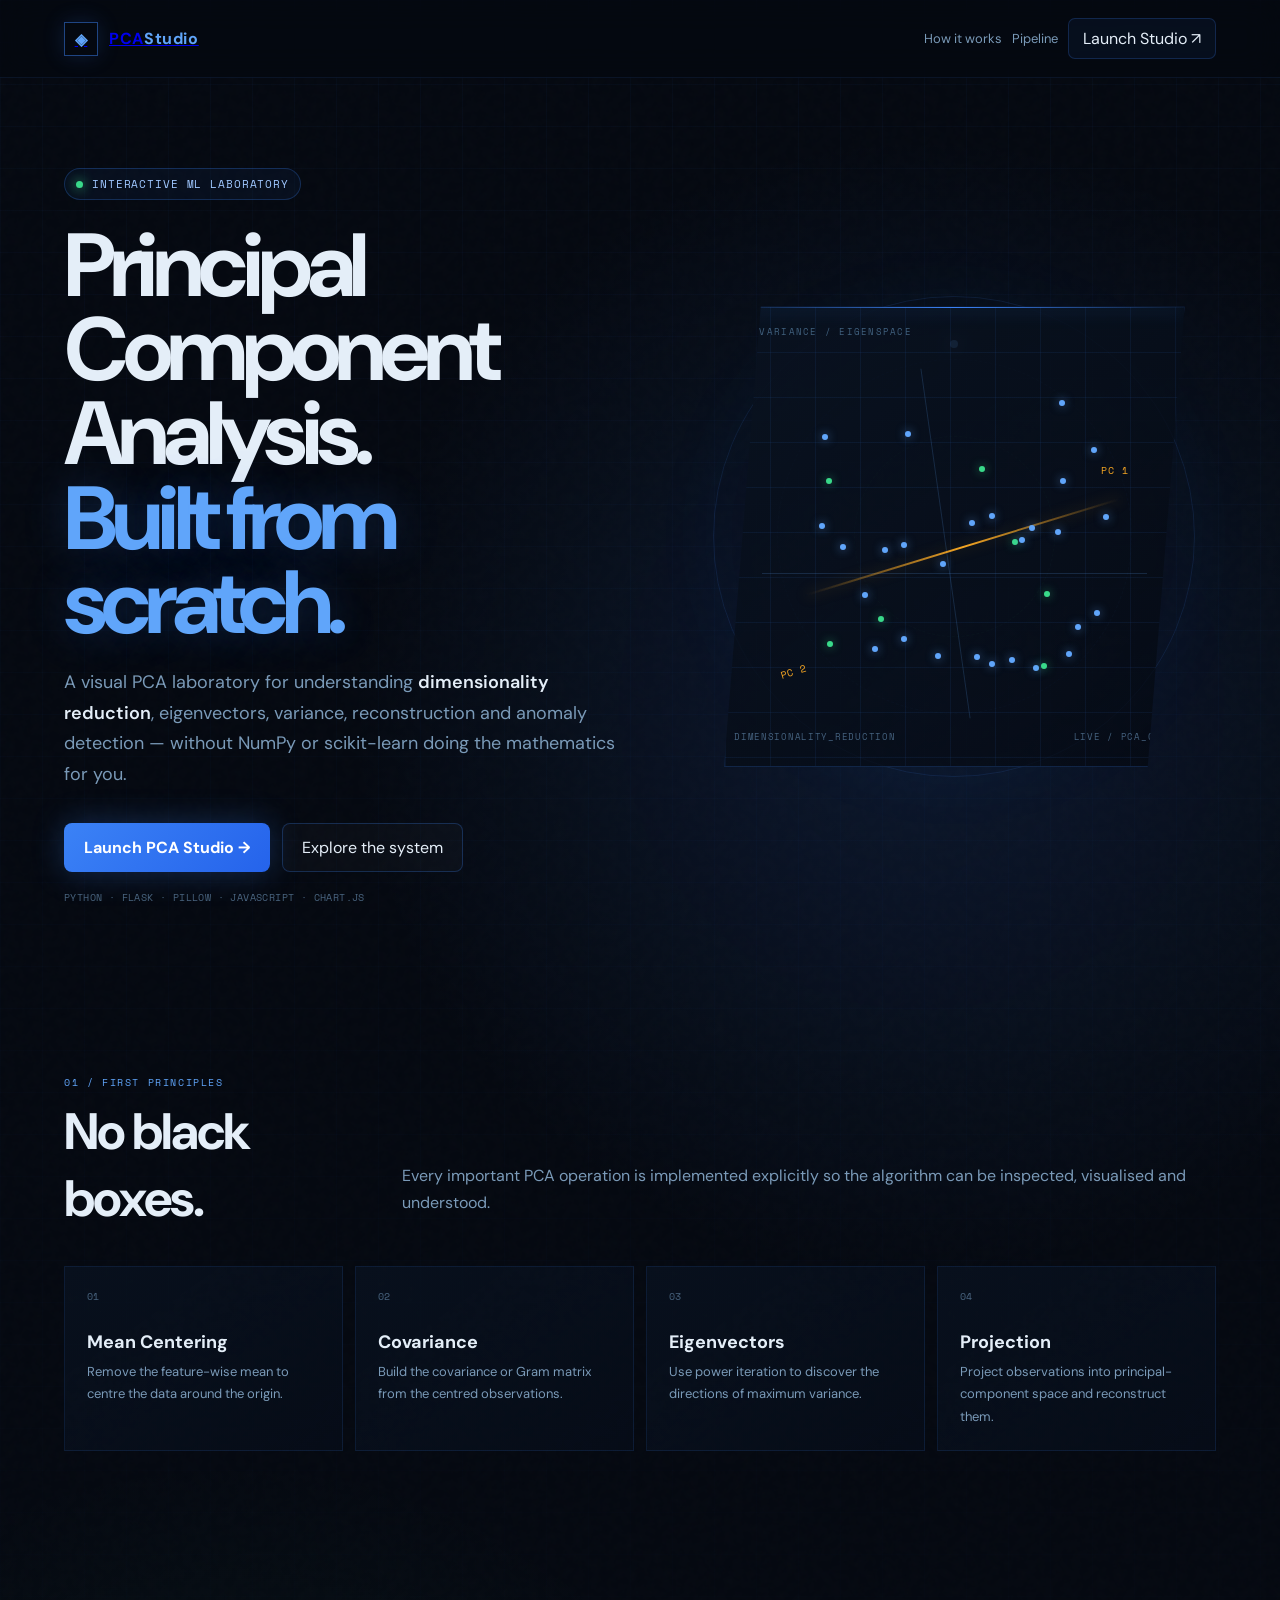
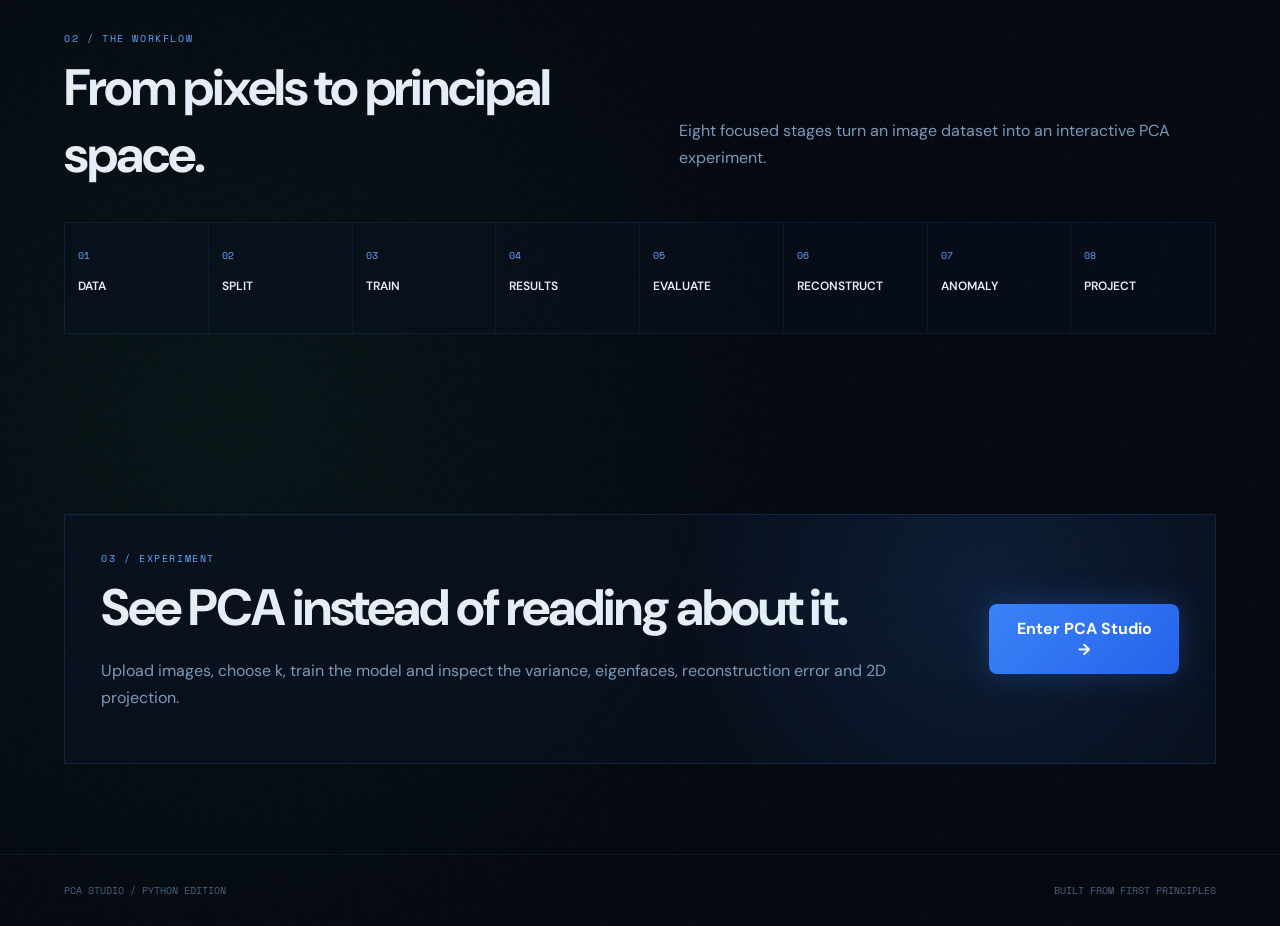
==== commit 5ab14568: "Make animated landing page the PCA Studio entry point" ====
--- a/templates/index.html
+++ b/templates/index.html
@@ -1,503 +1 @@
-<!DOCTYPE html>
-<html lang="en">
-<head>
-<meta charset="UTF-8"/>
-<meta name="viewport" content="width=device-width,initial-scale=1.0"/>
-<title>PCA Studio — Python Edition</title>
-<link rel="stylesheet" href="/static/css/style.css"/>
-</head>
-<body>
-<div class="app">
-
-  <!-- ════════════════ TOPBAR ════════════════ -->
-  <header class="topbar">
-    <div class="topbar-left">
-      <div class="logo">
-        <div class="logo-icon">◈</div>
-        <span class="logo-text">PCA<span>Studio</span></span>
-      </div>
-      <span class="badge">Python · SVD Engine</span>
-      <span id="modelStatus" class="status-pill untrained">
-        <span class="status-dot"></span>Untrained
-      </span>
-    </div>
-    <div class="topbar-right">
-
-  <!-- 🔥 THEME TOGGLE -->
-  <button class="btn-ghost" onclick="toggleTheme()">🌙 / ☀️</button>
-      <button class="btn-ghost" id="saveBtn" onclick="saveModel()" disabled>↓ Save Model</button>
-      <label class="btn-ghost" style="cursor:pointer">
-        ↑ Load Model
-        <input type="file" id="loadInput" accept=".json" style="display:none" onchange="loadModel(this)"/>
-      </label>
-      <button class="btn-ghost danger" onclick="resetAll()">✕ Reset</button>
-    </div>
-  </header>
-
-  <!-- ════════════════ TABS ════════════════ -->
-  <nav class="tabs">
-    <button class="tab active" onclick="switchTab('data')"><span class="tab-num">01</span>Data</button>
-    <button class="tab" onclick="switchTab('split')"><span class="tab-num">02</span>Split</button>
-    <button class="tab" onclick="switchTab('train')"><span class="tab-num">03</span>Train</button>
-    <button class="tab" onclick="switchTab('results')"><span class="tab-num">04</span>Results</button>
-    <button class="tab" onclick="switchTab('evaluate')"><span class="tab-num">05</span>Evaluate</button>
-    <button class="tab" onclick="switchTab('reconstruct')"><span class="tab-num">06</span>Reconstruct</button>
-    <button class="tab" onclick="switchTab('anomaly')"><span class="tab-num">07</span>Anomaly</button>
-    <button class="tab" onclick="switchTab('project')"><span class="tab-num">08</span>Projection</button>
-  </nav>
-
-
-  <!-- ════════════════════════════════════════
-       TAB 01 · DATA
-  ════════════════════════════════════════ -->
-  <section class="panel active" id="panel-data">
-
-    <div class="stat-row">
-      <div class="stat-card">
-        <div class="stat-label">Total Images</div>
-        <div class="stat-val accent" id="m-imgs">0</div>
-      </div>
-      <div class="stat-card">
-        <div class="stat-label">Image Size</div>
-        <div class="stat-val" id="m-size">—</div>
-      </div>
-      <div class="stat-card">
-        <div class="stat-label">Feature Dims</div>
-        <div class="stat-val" id="m-dims">—</div>
-      </div>
-      <div class="stat-card">
-        <div class="stat-label">Matrix Shape</div>
-        <div class="stat-val" id="m-mat">—</div>
-      </div>
-    </div>
-
-    <div class="card">
-      <div class="step-header">
-        <div class="step-num">01</div>
-        <div>
-          <div class="step-title">Upload Dataset</div>
-          <div class="step-sub">Drag and drop or click to browse your image files</div>
-        </div>
-      </div>
-      <div class="drop-zone" id="dropZone" onclick="document.getElementById('fileInput').click()">
-        <div class="drop-glyph">⊞</div>
-        <div class="drop-title">Drop images here or click to browse</div>
-        <div class="drop-sub">PNG · JPG · GIF · BMP · WEBP — unlimited images</div>
-      </div>
-      <input type="file" id="fileInput" accept="image/*" multiple style="display:none" onchange="handleFiles(this.files)"/>
-      <div id="uploadProgress" style="display:none; margin-top:18px;">
-        <div class="progress-bar"><div class="progress-fill" id="uploadFill" style="width:0%"></div></div>
-        <div class="progress-label" id="uploadLabel">Uploading...</div>
-      </div>
-    </div>
-
-    <div class="card" id="imgGridCard" style="display:none">
-      <div class="card-head-row">
-        <span class="card-head">Dataset Preview</span>
-        <button class="btn-sm danger" onclick="clearAll()">✕ Clear All</button>
-      </div>
-      <div class="img-grid" id="imgGrid"></div>
-    </div>
-
-    <div class="card">
-      <div class="step-header">
-        <div class="step-num">02</div>
-        <div>
-          <div class="step-title">Preprocessing Config</div>
-          <div class="step-sub">Set how images are normalized before training</div>
-        </div>
-      </div>
-      <div class="form-grid">
-        <div class="form-group">
-          <label class="form-label">Resize to</label>
-          <div class="slider-wrap">
-            <input type="range" min="8" max="64" value="32" step="8" id="sizeSlider" oninput="updateSizeLabel()"/>
-            <span class="slider-badge" id="sizeVal">32×32</span>
-          </div>
-          <p class="hint-text">Smaller = faster, larger = more detail retained per image.</p>
-        </div>
-        <div class="form-group">
-          <label class="form-label">Colour Mode</label>
-          <select id="colorMode" onchange="updateMetrics()">
-            <option value="gray">Grayscale (1 channel)</option>
-            <option value="rgb">RGB (3 channels)</option>
-          </select>
-          <p class="hint-text">RGB gives 3× more feature dimensions. Use grayscale for faces.</p>
-        </div>
-      </div>
-    </div>
-
-    <div class="info-banner">
-      <span class="info-icon">→</span>
-      <span>Next step: go to <strong>02 Split</strong> to divide your dataset into training and test sets.</span>
-    </div>
-
-  </section>
-
-
-  <!-- ════════════════════════════════════════
-       TAB 02 · SPLIT
-  ════════════════════════════════════════ -->
-  <section class="panel" id="panel-split">
-
-    <div class="card">
-      <div class="step-header">
-        <div class="step-num">01</div>
-        <div>
-          <div class="step-title">Train / Test Split</div>
-          <div class="step-sub">Partition your dataset before any training begins</div>
-        </div>
-      </div>
-      <p class="body-text">The <strong style="color:var(--t-1)">training set</strong> is what the model learns from. The <strong style="color:var(--t-1)">test set</strong> is kept completely hidden and used only to measure generalisation — how well the model works on images it has never seen.</p>
-      <div class="form-grid" style="margin-top:20px">
-        <div class="form-group">
-          <label class="form-label">Training fraction — <span id="splitVal">80</span>%</label>
-          <input type="range" min="50" max="90" value="80" step="5" id="splitSlider" oninput="previewSplit()"/>
-        </div>
-        <div class="form-group">
-          <label class="form-label">Strategy</label>
-          <select id="splitStrategy" onchange="previewSplit()">
-            <option value="random">Random shuffle</option>
-            <option value="ordered">Keep file order</option>
-          </select>
-        </div>
-      </div>
-    </div>
-
-    <div class="split-preview">
-      <div class="card">
-        <div class="card-head train-accent">▸ Training Set — <span id="trainCount">0</span> images</div>
-        <div class="img-grid small" id="trainGrid"><p class="muted-text">// upload images first</p></div>
-      </div>
-      <div class="card">
-        <div class="card-head test-accent">▸ Test Set — <span id="testCount">0</span> images</div>
-        <div class="img-grid small" id="testGrid"><p class="muted-text">// upload images first</p></div>
-      </div>
-    </div>
-
-    <div class="info-banner warn">
-      <span class="info-icon">⚠</span>
-      <span><strong>Never evaluate on training data.</strong> Testing on already-seen data produces falsely perfect scores — this is called data leakage / overfitting.</span>
-    </div>
-
-    <div class="cta-row">
-      <button class="btn-primary large" id="confirmSplitBtn" onclick="confirmSplit()" disabled>
-        Confirm Split &amp; Proceed to Training →
-      </button>
-      <span class="cta-hint">// min 2 images required</span>
-    </div>
-
-  </section>
-
-
-  <!-- ════════════════════════════════════════
-       TAB 03 · TRAIN
-  ════════════════════════════════════════ -->
-  <section class="panel" id="panel-train">
-
-    <div class="card">
-      <div class="step-header">
-        <div class="step-num">01</div>
-        <div>
-          <div class="step-title">Hyperparameters</div>
-          <div class="step-sub">Configure model settings before fitting begins</div>
-        </div>
-      </div>
-      <p class="body-text">Hyperparameters are set before training — they shape the model. PCA's main hyperparameter is <em>k</em>, the number of principal components to keep. Try different values and compare results in the Evaluate tab.</p>
-      <div class="form-grid" style="margin-top:20px">
-        <div class="form-group">
-          <label class="form-label">Components k — <span id="nCompVal">10</span></label>
-          <input type="range" min="1" max="50" value="10" step="1" id="nCompSlider"
-            oninput="document.getElementById('nCompVal').textContent=this.value"/>
-          <p class="hint-text">How many eigenvectors to retain. Higher k = better reconstruction but less compression.</p>
-        </div>
-        <div class="form-group">
-          <label class="form-label">Mean Centering</label>
-          <select id="centerMode">
-            <option value="yes">Yes — standard PCA</option>
-            <option value="no">No — raw covariance</option>
-          </select>
-          <p class="hint-text">Always use Yes unless you have a specific reason. Removes brightness bias before decomposition.</p>
-        </div>
-      </div>
-    </div>
-
-    <div class="card">
-      <div class="step-header">
-        <div class="step-num">02</div>
-        <div>
-          <div class="step-title">Execute Training</div>
-          <div class="step-sub" id="trainOnLabel">// confirm split first</div>
-        </div>
-      </div>
-      <div class="train-row">
-        <button class="btn-primary" id="trainBtn" onclick="runTraining()" disabled>▶ Run PCA Training</button>
-      </div>
-      <div style="margin-top:18px">
-        <div class="progress-bar"><div class="progress-fill" id="trainFill" style="width:0%"></div></div>
-      </div>
-      <div class="log-box" id="trainLog" style="margin-top:14px">
-        <span class="log-info">// confirm split to enable training</span>
-      </div>
-    </div>
-
-  </section>
-
-
-  <!-- ════════════════════════════════════════
-       TAB 04 · RESULTS
-  ════════════════════════════════════════ -->
-  <section class="panel" id="panel-results">
-
-    <div class="stat-row">
-      <div class="stat-card">
-        <div class="stat-label">Components (k)</div>
-        <div class="stat-val accent" id="r-comp">—</div>
-      </div>
-      <div class="stat-card">
-        <div class="stat-label">Variance Explained</div>
-        <div class="stat-val accent" id="r-var">—</div>
-      </div>
-      <div class="stat-card">
-        <div class="stat-label">Top Eigenvalue</div>
-        <div class="stat-val" id="r-eig">—</div>
-      </div>
-      <div class="stat-card">
-        <div class="stat-label">Compression Ratio</div>
-        <div class="stat-val" id="r-comp2">—</div>
-      </div>
-    </div>
-
-    <div class="chart-row">
-      <div class="card">
-        <div class="card-head">Scree Plot — Variance per Component</div>
-        <div class="chart-wrap"><canvas id="screeChart"></canvas></div>
-      </div>
-      <div class="card">
-        <div class="card-head">Cumulative Variance Explained</div>
-        <div class="chart-wrap"><canvas id="cumChart"></canvas></div>
-      </div>
-    </div>
-
-    <div class="card">
-      <div class="card-head">Eigenfaces — Principal Components as Images</div>
-      <p class="body-text">Each thumbnail is one eigenvector rendered as an image. These are the "directions of maximum variation" found in your training set. Early eigenfaces capture the most information.</p>
-      <div class="eigen-strip" id="eigenRow">
-        <span class="muted-text">// train the model to compute eigenfaces</span>
-      </div>
-    </div>
-
-  </section>
-
-
-  <!-- ════════════════════════════════════════
-       TAB 05 · EVALUATE
-  ════════════════════════════════════════ -->
-  <section class="panel" id="panel-evaluate">
-
-    <div class="card">
-      <div class="step-header">
-        <div class="step-num">01</div>
-        <div>
-          <div class="step-title">Evaluation Metrics</div>
-          <div class="step-sub">Measure generalisation quality on unseen test data</div>
-        </div>
-      </div>
-      <p class="body-text">Reconstruction error (MSE) is computed separately for training and test images. A large gap indicates overfitting — the model memorised training patterns but failed to generalise. The k-curve shows how error changes as you increase the number of components.</p>
-      <div style="margin-top:18px">
-        <button class="btn-primary" id="evalBtn" onclick="runEvaluation()" disabled>▶ Run Evaluation</button>
-      </div>
-    </div>
-
-    <div id="evalMetrics" class="stat-row" style="display:none">
-      <div class="stat-card">
-        <div class="stat-label">Train MSE</div>
-        <div class="stat-val accent" id="e-trainMSE">—</div>
-      </div>
-      <div class="stat-card">
-        <div class="stat-label">Test MSE</div>
-        <div class="stat-val" id="e-testMSE">—</div>
-      </div>
-      <div class="stat-card">
-        <div class="stat-label">Generalisation Gap</div>
-        <div class="stat-val" id="e-gap">—</div>
-      </div>
-      <div class="stat-card">
-        <div class="stat-label">Verdict</div>
-        <div class="stat-val small" id="e-verdict">—</div>
-      </div>
-    </div>
-
-    <div id="evalCharts" class="chart-row" style="display:none">
-      <div class="card">
-        <div class="card-head">Reconstruction Error per Image</div>
-        <div class="chart-wrap tall"><canvas id="evalBarChart"></canvas></div>
-      </div>
-      <div class="card">
-        <div class="card-head">Train vs Test MSE Across k</div>
-        <div class="chart-wrap tall"><canvas id="kCurveChart"></canvas></div>
-      </div>
-    </div>
-
-    <div class="card" id="evalInsightCard" style="display:none">
-      <div class="card-head">// interpretation</div>
-      <div id="evalInsight" class="insight-text"></div>
-    </div>
-
-  </section>
-
-
-  <!-- ════════════════════════════════════════
-       TAB 06 · RECONSTRUCT
-  ════════════════════════════════════════ -->
-  <section class="panel" id="panel-reconstruct">
-
-    <div class="card">
-      <div class="step-header">
-        <div class="step-num">01</div>
-        <div>
-          <div class="step-title">Image Reconstruction</div>
-          <div class="step-sub">Compress an image to PC space then decode it back</div>
-        </div>
-      </div>
-      <div class="form-grid">
-        <div class="form-group">
-          <label class="form-label">Select Image</label>
-          <select id="reconSelect" onchange="runReconstruction()">
-            <option>// train model first</option>
-          </select>
-        </div>
-        <div class="form-group">
-          <label class="form-label">Components Used — <span id="reconVal">10</span></label>
-          <input type="range" min="1" max="50" value="10" step="1" id="reconSlider"
-            oninput="document.getElementById('reconVal').textContent=this.value; runReconstruction()"/>
-          <p class="hint-text">Drag left to see degraded reconstruction. Right for higher fidelity.</p>
-        </div>
-      </div>
-    </div>
-
-    <div id="reconOutput" style="display:none">
-      <div class="recon-row">
-        <div class="card">
-          <div class="card-head">Original</div>
-          <div class="canvas-frame"><img id="origImg" src="" alt="original"/></div>
-          <div class="canvas-note" id="origDims"></div>
-        </div>
-        <div class="card">
-          <div class="card-head">PCA Reconstruction</div>
-          <div class="canvas-frame"><img id="reconImg" src="" alt="reconstruction"/></div>
-          <div class="canvas-note">k=<span id="reconUsed"></span> &nbsp;·&nbsp; MSE: <span id="reconMSE"></span></div>
-        </div>
-        <div class="card">
-          <div class="card-head">Residual Error ×5</div>
-          <div class="canvas-frame"><img id="residImg" src="" alt="residual"/></div>
-          <div class="canvas-note">Bright = larger pixel-level error</div>
-        </div>
-      </div>
-    </div>
-
-  </section>
-
-
-  <!-- ════════════════════════════════════════
-       TAB 07 · ANOMALY
-  ════════════════════════════════════════ -->
-  <section class="panel" id="panel-anomaly">
-
-    <div class="card">
-      <div class="step-header">
-        <div class="step-num">01</div>
-        <div>
-          <div class="step-title">Anomaly Detection</div>
-          <div class="step-sub">Flag images that deviate from the learned normal distribution</div>
-        </div>
-      </div>
-      <p class="body-text">The model learns what "normal" looks like from training images. Unusual images reconstruct poorly — their MSE is high. Images above the threshold are flagged as anomalies. Applied in quality control, fraud detection, and medical screening.</p>
-      <div class="form-grid" style="margin-top:20px">
-        <div class="form-group">
-          <label class="form-label">Threshold Multiplier — <span id="threshVal">2.0</span>×</label>
-          <input type="range" min="10" max="50" value="20" step="1" id="threshSlider" oninput="updateThreshold()" disabled/>
-          <p class="hint-text">Threshold = mean_train_error × multiplier. Higher → fewer anomalies flagged.</p>
-        </div>
-        <div class="form-group">
-          <label class="form-label">Test a Custom Image</label>
-          <label class="btn-upload">
-            ↑ Upload Image to Test
-            <input type="file" id="anomalyInput" accept="image/*" style="display:none" onchange="testAnomaly(this)"/>
-          </label>
-          <p class="hint-text">Model will score it against the learned training distribution.</p>
-        </div>
-      </div>
-    </div>
-
-    <div class="card" id="anomalyScoreCard" style="display:none">
-      <div class="card-head">Anomaly Scores — Full Dataset</div>
-      <div class="chart-wrap tall"><canvas id="anomalyChart"></canvas></div>
-    </div>
-
-    <div class="card" id="anomalyResultCard" style="display:none">
-      <div class="card-head">Test Image Result</div>
-      <div class="anomaly-result">
-        <div class="anomaly-images">
-          <div class="img-block">
-            <p class="canvas-note">Original</p>
-            <img id="aOrigImg" src="" alt=""/>
-          </div>
-          <div class="img-block">
-            <p class="canvas-note">Reconstruction</p>
-            <img id="aReconImg" src="" alt=""/>
-          </div>
-          <div class="img-block">
-            <p class="canvas-note">Residual ×5</p>
-            <img id="aResidImg" src="" alt=""/>
-          </div>
-        </div>
-        <div id="anomalyVerdict" class="anomaly-verdict"></div>
-      </div>
-    </div>
-
-  </section>
-
-
-  <!-- ════════════════════════════════════════
-       TAB 08 · PROJECTION
-  ════════════════════════════════════════ -->
-  <section class="panel" id="panel-project">
-
-    <div class="card">
-      <div class="step-header">
-        <div class="step-num">01</div>
-        <div>
-          <div class="step-title">2D PC-Space Projection</div>
-          <div class="step-sub">Visualise images as points in principal component space</div>
-        </div>
-      </div>
-      <p class="body-text">Each dot is one image plotted by its scores on two principal components. Clusters indicate visually similar images. Use this to spot outliers, verify your split, or understand what the model learned.</p>
-      <div class="form-grid" style="margin-top:20px">
-        <div class="form-group">
-          <label class="form-label">X Axis</label>
-          <select id="pcX" onchange="runProjection()"><option value="0">PC 1</option></select>
-        </div>
-        <div class="form-group">
-          <label class="form-label">Y Axis</label>
-          <select id="pcY" onchange="runProjection()"><option value="1">PC 2</option></select>
-        </div>
-      </div>
-    </div>
-
-    <div class="card">
-      <div class="legend-row">
-        <span class="legend-item"><span class="dot train"></span>Training images</span>
-        <span class="legend-item"><span class="dot test"></span>Test images</span>
-      </div>
-      <div class="chart-wrap xtall"><canvas id="projChart"></canvas></div>
-    </div>
-
-  </section>
-
-</div><!-- /.app -->
-
-<script src="https://cdnjs.cloudflare.com/ajax/libs/Chart.js/4.4.1/chart.umd.js"></script>
-<script src="/static/js/main.js"></script>
-</body>
-</html>+<!DOCTYPE html><html lang="en"><head><meta charset="UTF-8"><meta name="viewport" content="width=device-width,initial-scale=1"><title>PCA Studio — Principal Component Analysis from Scratch</title><link rel="stylesheet" href="/static/css/landing.css"></head><body><main class="landing"><div class="noise"></div><header class="nav"><a class="brand" href="/"><div class="brand-mark">◈</div><span>PCA<span>Studio</span></span></a><div class="nav-right"><a class="nav-link" href="#how">How it works</a><a class="nav-link" href="#pipeline">Pipeline</a><button class="ghost" onclick="launchStudio()">Launch Studio ↗</button></div></header><section class="hero"><div class="reveal"><div class="eyebrow"><span class="pulse"></span>Interactive ML Laboratory</div><h1>Principal Component Analysis.<br><span class="accent">Built from scratch.</span></h1><p class="hero-copy">A visual PCA laboratory for understanding <strong>dimensionality reduction</strong>, eigenvectors, variance, reconstruction and anomaly detection — without NumPy or scikit-learn doing the mathematics for you.</p><div class="actions"><button class="primary" onclick="launchStudio()">Launch PCA Studio →</button><button class="secondary" onclick="document.getElementById('how').scrollIntoView()">Explore the system</button></div><div class="micro">PYTHON · FLASK · PILLOW · JAVASCRIPT · CHART.JS</div></div><div class="visual reveal"><div class="orbit"><span class="orbit-dot"></span></div><div class="matrix"><div class="grid-lines"></div><div class="scan"></div><div class="axis-x"></div><div class="axis-y"></div><div class="pc-line"></div><span class="pc-label pc1">PC 1</span><span class="pc-label pc2">PC 2</span><div class="cloud" id="cloud"></div><div class="hud"><span>DIMENSIONALITY_REDUCTION</span><span>LIVE / PCA_CORE</span></div></div></div></section><section class="section reveal" id="how"><div class="section-head"><div><div class="kicker">01 / FIRST PRINCIPLES</div><h2>No black boxes.</h2></div><p>Every important PCA operation is implemented explicitly so the algorithm can be inspected, visualised and understood.</p></div><div class="cards"><article class="card"><div class="card-num">01</div><h3>Mean Centering</h3><p>Remove the feature-wise mean to centre the data around the origin.</p></article><article class="card"><div class="card-num">02</div><h3>Covariance</h3><p>Build the covariance or Gram matrix from the centred observations.</p></article><article class="card"><div class="card-num">03</div><h3>Eigenvectors</h3><p>Use power iteration to discover the directions of maximum variance.</p></article><article class="card"><div class="card-num">04</div><h3>Projection</h3><p>Project observations into principal-component space and reconstruct them.</p></article></div></section><section class="section reveal" id="pipeline"><div class="section-head"><div><div class="kicker">02 / THE WORKFLOW</div><h2>From pixels to principal space.</h2></div><p>Eight focused stages turn an image dataset into an interactive PCA experiment.</p></div><div class="pipeline"><div class="step"><b>01</b><span>DATA</span></div><div class="step"><b>02</b><span>SPLIT</span></div><div class="step"><b>03</b><span>TRAIN</span></div><div class="step"><b>04</b><span>RESULTS</span></div><div class="step"><b>05</b><span>EVALUATE</span></div><div class="step"><b>06</b><span>RECONSTRUCT</span></div><div class="step"><b>07</b><span>ANOMALY</span></div><div class="step"><b>08</b><span>PROJECT</span></div></div></section><section class="section reveal"><div class="cta"><div><div class="kicker">03 / EXPERIMENT</div><h2>See PCA instead of reading about it.</h2><p>Upload images, choose k, train the model and inspect the variance, eigenfaces, reconstruction error and 2D projection.</p></div><button class="primary" onclick="launchStudio()">Enter PCA Studio →</button></div></section><footer class="footer"><span>PCA STUDIO / PYTHON EDITION</span><span>BUILT FROM FIRST PRINCIPLES</span></footer></main><script>function launchStudio(){document.body.classList.add('leaving');setTimeout(()=>location.href='/static/studio.html',240)}const cloud=document.getElementById('cloud');for(let i=0;i<34;i++){const p=document.createElement('i');p.className='point '+(i%5===0?'g':'');p.style.left=(8+Math.random()*84)+'%';p.style.top=(8+Math.random()*82)+'%';p.style.animationDelay=(Math.random()*-4)+'s';cloud.appendChild(p)}const obs=new IntersectionObserver(es=>es.forEach(e=>{if(e.isIntersecting)e.target.classList.add('visible')}),{threshold:.12});document.querySelectorAll('.reveal').forEach(e=>obs.observe(e));</script><style>body.leaving .landing{animation:fadeOut .32s ease forwards}@keyframes fadeOut{to{opacity:0;transform:scale(.985)}}</style></body></html>
--- a/static/css/landing.css
+++ b/static/css/landing.css
@@ -0,0 +1,3 @@
+@import url('https://fonts.googleapis.com/css2?family=Space+Mono:wght@400;700&family=DM+Sans:wght@400;500;600;700&display=swap');
+:root{--void:#040810;--navy:#060d1a;--panel:#091220;--line:rgba(59,130,246,.18);--blue:#3b82f6;--blue2:#60a5fa;--green:#39d98a;--orange:#f5a623;--text:#e4eef8;--muted:#7a9ab8;--mono:'Space Mono',monospace;--body:'DM Sans',sans-serif}
+*{box-sizing:border-box}html{scroll-behavior:smooth}body{margin:0;background:var(--void);color:var(--text);font-family:var(--body);overflow-x:hidden}button,a{font:inherit}.landing{min-height:100vh;position:relative;isolation:isolate;background:radial-gradient(circle at 72% 28%,rgba(59,130,246,.13),transparent 28%),radial-gradient(circle at 18% 80%,rgba(57,217,138,.06),transparent 25%),var(--void);overflow:hidden}.landing:before{content:'';position:absolute;inset:0;background-image:linear-gradient(rgba(59,130,246,.035) 1px,transparent 1px),linear-gradient(90deg,rgba(59,130,246,.035) 1px,transparent 1px);background-size:42px 42px;mask-image:linear-gradient(to bottom,#000,transparent 92%);pointer-events:none}.noise{position:absolute;inset:0;opacity:.035;background-image:url("data:image/svg+xml,%3Csvg viewBox='0 0 180 180' xmlns='http://www.w3.org/2000/svg'%3E%3Cfilter id='n'%3E%3CfeTurbulence type='fractalNoise' baseFrequency='.8' numOctaves='3' stitchTiles='stitch'/%3E%3C/filter%3E%3Crect width='100%25' height='100%25' filter='url(%23n)' opacity='.5'/%3E%3C/svg%3E");pointer-events:none}.nav{height:78px;display:flex;align-items:center;justify-content:space-between;padding:0 clamp(24px,5vw,76px);position:relative;z-index:5;border-bottom:1px solid rgba(59,130,246,.1);background:rgba(4,8,16,.55);backdrop-filter:blur(16px)}.brand{display:flex;align-items:center;gap:11px;font-weight:700;letter-spacing:.04em}.brand-mark{width:34px;height:34px;border:1px solid rgba(59,130,246,.5);display:grid;place-items:center;color:var(--blue2);box-shadow:0 0 22px rgba(59,130,246,.18);font-family:var(--mono)}.brand span span{color:var(--blue2)}.nav-right{display:flex;gap:10px;align-items:center}.nav-link{color:var(--muted);text-decoration:none;font-size:13px}.nav-link:hover{color:var(--text)}.ghost{border:1px solid rgba(59,130,246,.22);background:rgba(59,130,246,.06);color:var(--text);padding:9px 14px;border-radius:7px;cursor:pointer}.hero{max-width:1320px;margin:auto;min-height:calc(100vh - 78px);padding:clamp(64px,10vh,110px) clamp(24px,5vw,76px) 80px;display:grid;grid-template-columns:1.05fr .95fr;gap:50px;align-items:center;position:relative;z-index:2}.eyebrow{display:inline-flex;align-items:center;gap:9px;border:1px solid rgba(59,130,246,.25);background:rgba(59,130,246,.055);padding:7px 11px;border-radius:999px;color:#9fc7ff;font:11px var(--mono);letter-spacing:.08em;text-transform:uppercase}.pulse{width:7px;height:7px;border-radius:50%;background:var(--green);box-shadow:0 0 12px var(--green);animation:pulse 1.8s infinite}.hero h1{font-size:clamp(52px,7vw,94px);line-height:.94;letter-spacing:-.065em;margin:24px 0 22px;max-width:820px}.hero h1 .accent{color:var(--blue2);text-shadow:0 0 45px rgba(59,130,246,.22)}.hero-copy{max-width:650px;color:var(--muted);font-size:18px;line-height:1.7;margin:0}.hero-copy strong{color:var(--text);font-weight:600}.actions{display:flex;gap:12px;margin-top:34px;flex-wrap:wrap}.primary{border:0;border-radius:8px;padding:14px 20px;background:linear-gradient(135deg,#3b82f6,#2563eb);color:white;font-weight:700;cursor:pointer;box-shadow:0 0 32px rgba(59,130,246,.28);transition:.25s}.primary:hover{transform:translateY(-2px);box-shadow:0 0 42px rgba(59,130,246,.42)}.secondary{border:1px solid rgba(59,130,246,.25);border-radius:8px;padding:13px 19px;background:rgba(255,255,255,.025);color:var(--text);cursor:pointer}.micro{margin-top:18px;color:#49647f;font:10px var(--mono);letter-spacing:.04em}.visual{position:relative;min-height:520px;display:grid;place-items:center}.orbit{position:absolute;width:min(520px,92%);aspect-ratio:1;border:1px solid rgba(59,130,246,.13);border-radius:50%;box-shadow:inset 0 0 70px rgba(59,130,246,.025),0 0 80px rgba(59,130,246,.04);animation:spin 24s linear infinite}.orbit:before,.orbit:after{content:'';position:absolute;border-radius:50%;border:1px dashed rgba(59,130,246,.12);inset:13%}.orbit:after{inset:29%;border-color:rgba(57,217,138,.13)}.orbit-dot{position:absolute;width:8px;height:8px;border-radius:50%;background:var(--blue2);box-shadow:0 0 18px var(--blue2);top:9%;left:50%;transform:translateX(-50%)}.matrix{width:min(500px,88%);aspect-ratio:1;position:relative;border:1px solid rgba(59,130,246,.18);background:linear-gradient(145deg,rgba(9,18,32,.94),rgba(4,8,16,.72));box-shadow:0 30px 90px rgba(0,0,0,.45),0 0 55px rgba(59,130,246,.08);overflow:hidden;clip-path:polygon(8% 0,100% 0,92% 100%,0 100%)}.matrix:after{content:'COVARIANCE  /  EIGENSPACE';position:absolute;top:18px;left:20px;color:#41617f;font:9px var(--mono);letter-spacing:.14em}.scan{position:absolute;left:0;right:0;height:1px;background:linear-gradient(90deg,transparent,var(--blue),transparent);box-shadow:0 0 18px var(--blue);animation:scan 4s ease-in-out infinite;z-index:2}.grid-lines{position:absolute;inset:0;background-image:linear-gradient(rgba(59,130,246,.08) 1px,transparent 1px),linear-gradient(90deg,rgba(59,130,246,.08) 1px,transparent 1px);background-size:45px 45px}.axis-x,.axis-y{position:absolute;background:rgba(96,165,250,.18)}.axis-x{height:1px;left:8%;right:8%;top:58%}.axis-y{width:1px;top:13%;bottom:10%;left:48%;transform:rotate(-8deg)}.cloud{position:absolute;inset:14% 10% 12% 13%}.point{position:absolute;width:6px;height:6px;border-radius:50%;background:var(--blue2);box-shadow:0 0 10px rgba(96,165,250,.65);animation:float 4s ease-in-out infinite}.point.g{background:var(--green);box-shadow:0 0 10px rgba(57,217,138,.6)}.pc-line{position:absolute;height:2px;width:72%;left:16%;top:52%;background:linear-gradient(90deg,transparent,var(--orange),transparent);transform:rotate(-17deg);box-shadow:0 0 14px rgba(245,166,35,.25)}.pc-label{position:absolute;color:var(--orange);font:10px var(--mono);letter-spacing:.08em}.pc1{right:12%;top:34%}.pc2{left:12%;bottom:19%;transform:rotate(-17deg)}.hud{position:absolute;bottom:5%;left:2%;right:2%;display:flex;justify-content:space-between;color:#45627f;font:9px var(--mono);letter-spacing:.08em}.section{max-width:1320px;margin:auto;padding:90px clamp(24px,5vw,76px);position:relative;z-index:2}.section-head{display:flex;justify-content:space-between;gap:30px;align-items:end;margin-bottom:34px}.kicker{color:var(--blue2);font:10px var(--mono);letter-spacing:.16em;text-transform:uppercase}.section h2{font-size:clamp(32px,4vw,52px);letter-spacing:-.04em;margin:8px 0 0}.section p{color:var(--muted);line-height:1.7}.cards{display:grid;grid-template-columns:repeat(4,1fr);gap:12px}.card{border:1px solid rgba(59,130,246,.12);background:linear-gradient(145deg,rgba(9,18,32,.78),rgba(6,13,26,.68));padding:22px;min-height:170px;transition:.25s}.card:hover{border-color:rgba(59,130,246,.3);transform:translateY(-3px);box-shadow:0 18px 45px rgba(0,0,0,.24)}.card-num{font:10px var(--mono);color:#49647f}.card h3{font-size:18px;margin:26px 0 7px}.card p{font-size:13px;margin:0}.pipeline{display:grid;grid-template-columns:repeat(8,1fr);gap:0;border:1px solid rgba(59,130,246,.13);overflow:hidden}.step{padding:20px 13px;border-right:1px solid rgba(59,130,246,.1);background:rgba(9,18,32,.48);min-height:110px}.step:last-child{border:0}.step b{font:10px var(--mono);color:var(--blue2)}.step span{display:block;margin-top:14px;font-size:12px;font-weight:600}.cta{border:1px solid rgba(59,130,246,.18);background:radial-gradient(circle at 80% 30%,rgba(59,130,246,.13),transparent 32%),rgba(9,18,32,.7);display:flex;align-items:center;justify-content:space-between;gap:30px;padding:36px}.footer{border-top:1px solid rgba(59,130,246,.1);padding:28px clamp(24px,5vw,76px);display:flex;justify-content:space-between;color:#49647f;font:10px var(--mono);position:relative;z-index:2}.reveal{opacity:0;transform:translateY(18px);transition:.8s ease}.reveal.visible{opacity:1;transform:none}@keyframes spin{to{transform:rotate(360deg)}}@keyframes scan{0%,100%{top:8%;opacity:0}15%,80%{opacity:1}50%{top:92%}}@keyframes pulse{50%{opacity:.35;transform:scale(.72)}}@keyframes float{50%{transform:translateY(-8px)}}@media(max-width:900px){.hero{grid-template-columns:1fr}.visual{min-height:430px}.cards{grid-template-columns:1fr 1fr}.pipeline{grid-template-columns:repeat(4,1fr)}.step:nth-child(4){border-right:0}.cta{align-items:flex-start;flex-direction:column}}@media(max-width:600px){.nav{height:68px}.nav-link{display:none}.hero{padding-top:58px}.hero h1{font-size:52px}.hero-copy{font-size:16px}.visual{min-height:350px}.cards{grid-template-columns:1fr}.pipeline{grid-template-columns:1fr 1fr}.step:nth-child(2n){border-right:0}.cta{padding:25px}.footer{gap:15px;flex-direction:column}}
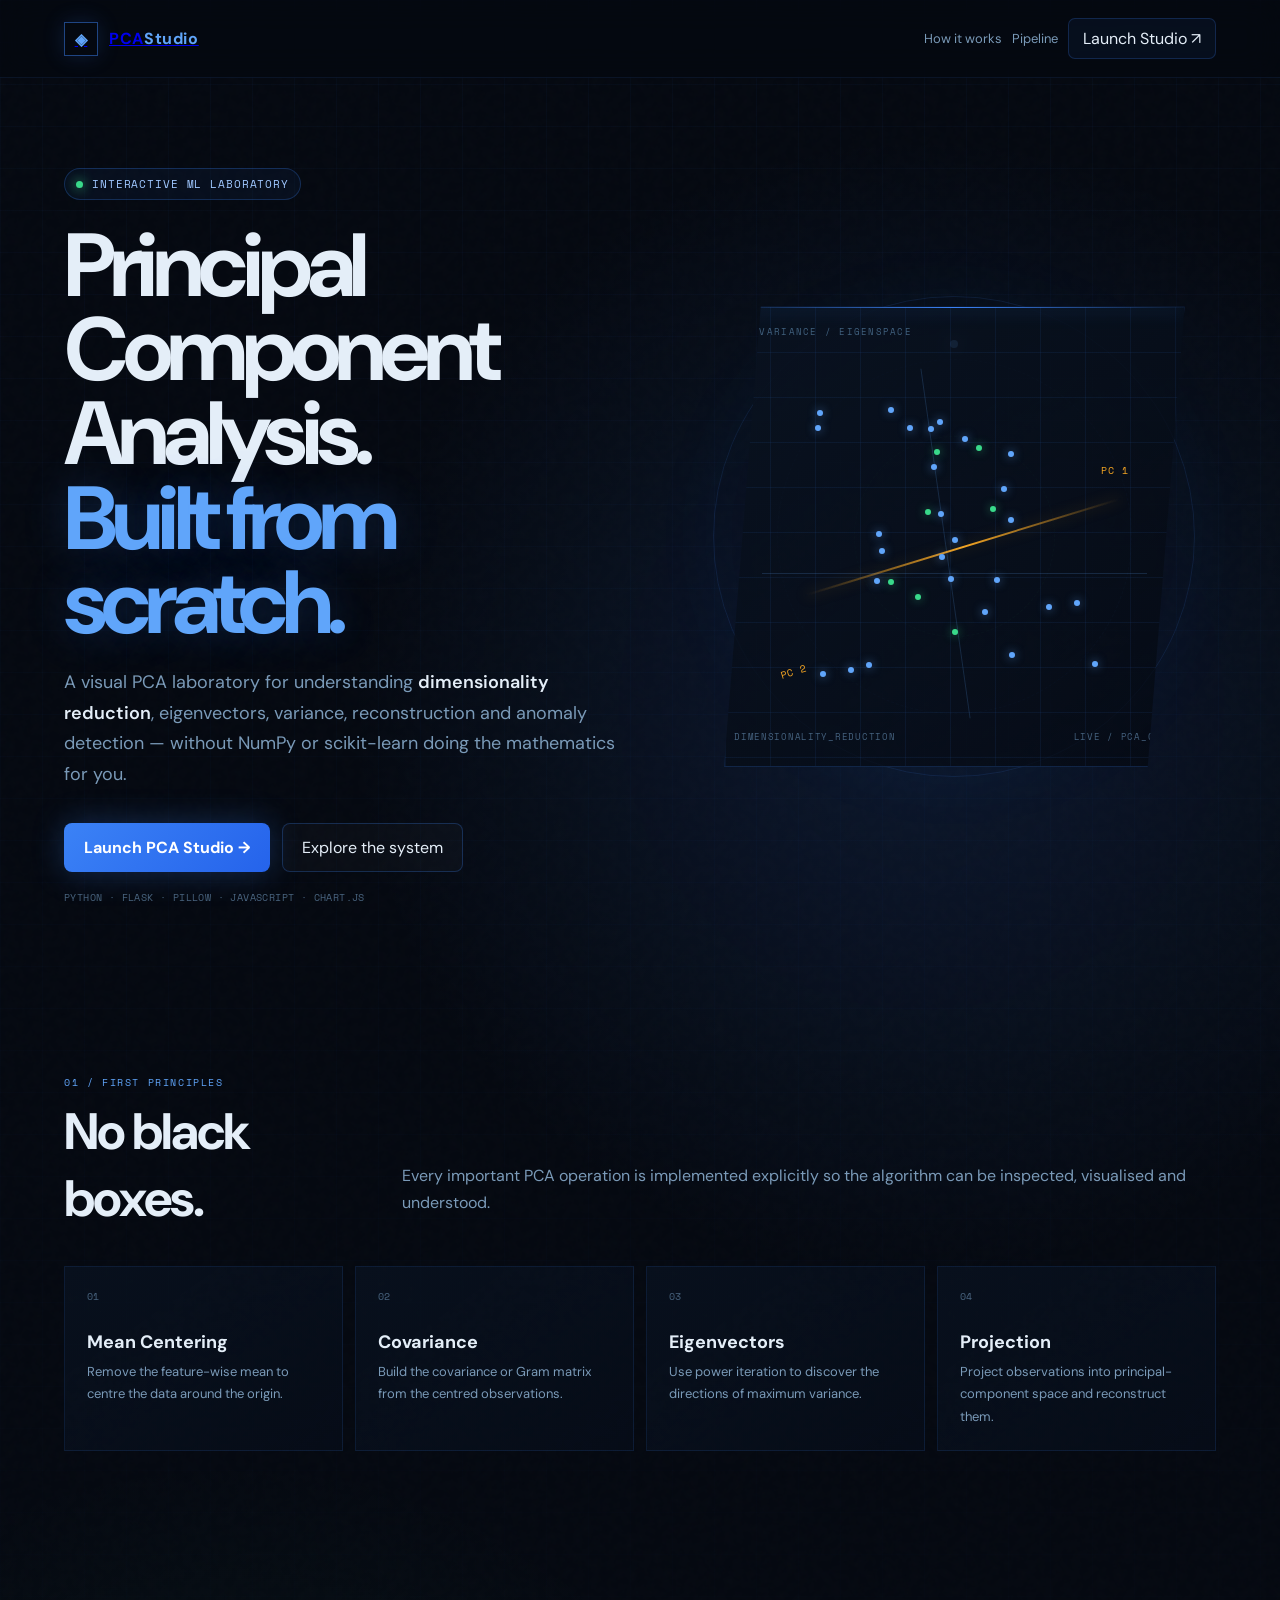
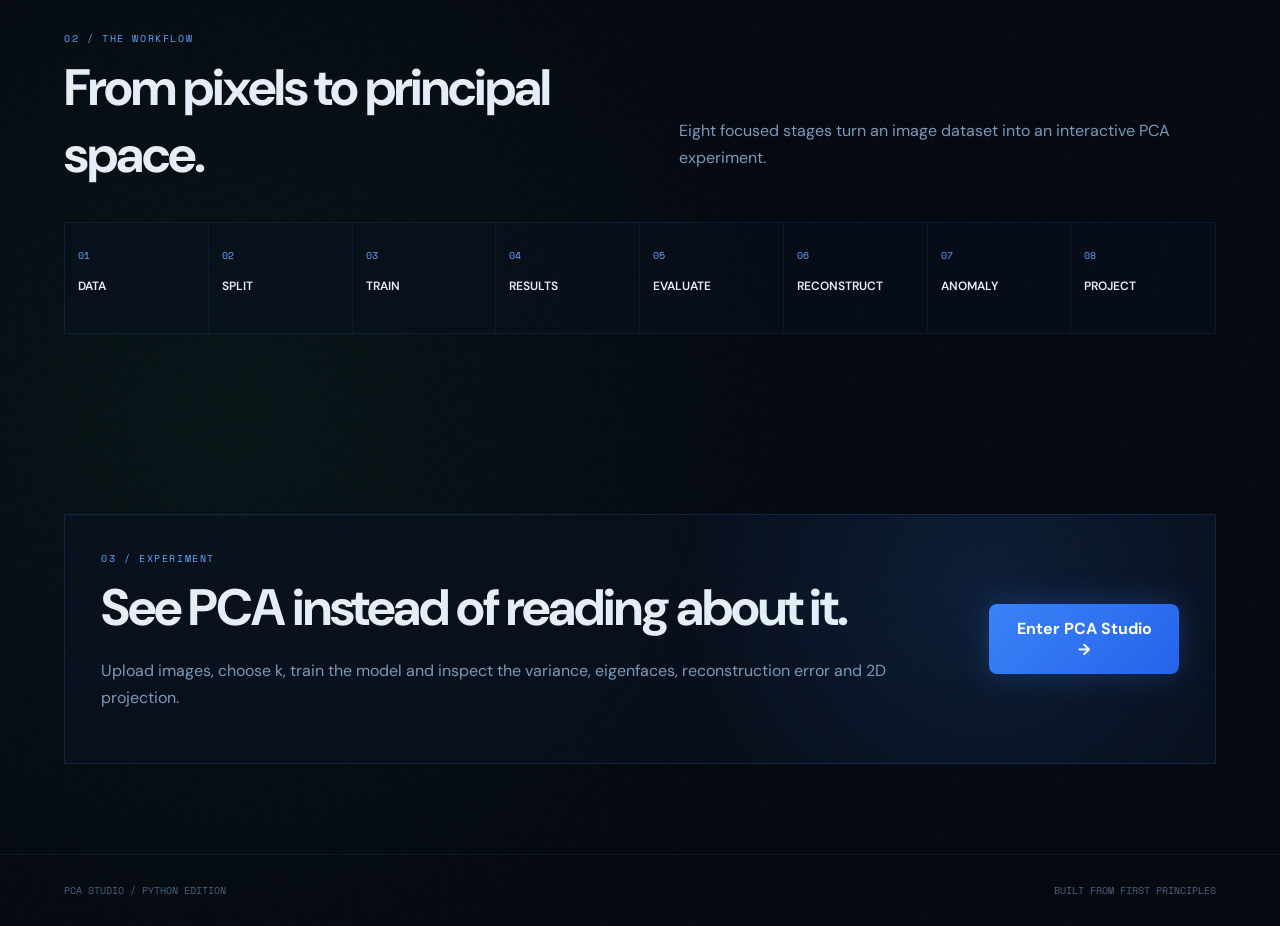
==== commit e7fcd077: "feat: add animated PCA landing page and studio route" ====
--- a/templates/index.html
+++ b/templates/index.html
@@ -1 +1,123 @@
-<!DOCTYPE html><html lang="en"><head><meta charset="UTF-8"><meta name="viewport" content="width=device-width,initial-scale=1"><title>PCA Studio — Principal Component Analysis from Scratch</title><link rel="stylesheet" href="/static/css/landing.css"></head><body><main class="landing"><div class="noise"></div><header class="nav"><a class="brand" href="/"><div class="brand-mark">◈</div><span>PCA<span>Studio</span></span></a><div class="nav-right"><a class="nav-link" href="#how">How it works</a><a class="nav-link" href="#pipeline">Pipeline</a><button class="ghost" onclick="launchStudio()">Launch Studio ↗</button></div></header><section class="hero"><div class="reveal"><div class="eyebrow"><span class="pulse"></span>Interactive ML Laboratory</div><h1>Principal Component Analysis.<br><span class="accent">Built from scratch.</span></h1><p class="hero-copy">A visual PCA laboratory for understanding <strong>dimensionality reduction</strong>, eigenvectors, variance, reconstruction and anomaly detection — without NumPy or scikit-learn doing the mathematics for you.</p><div class="actions"><button class="primary" onclick="launchStudio()">Launch PCA Studio →</button><button class="secondary" onclick="document.getElementById('how').scrollIntoView()">Explore the system</button></div><div class="micro">PYTHON · FLASK · PILLOW · JAVASCRIPT · CHART.JS</div></div><div class="visual reveal"><div class="orbit"><span class="orbit-dot"></span></div><div class="matrix"><div class="grid-lines"></div><div class="scan"></div><div class="axis-x"></div><div class="axis-y"></div><div class="pc-line"></div><span class="pc-label pc1">PC 1</span><span class="pc-label pc2">PC 2</span><div class="cloud" id="cloud"></div><div class="hud"><span>DIMENSIONALITY_REDUCTION</span><span>LIVE / PCA_CORE</span></div></div></div></section><section class="section reveal" id="how"><div class="section-head"><div><div class="kicker">01 / FIRST PRINCIPLES</div><h2>No black boxes.</h2></div><p>Every important PCA operation is implemented explicitly so the algorithm can be inspected, visualised and understood.</p></div><div class="cards"><article class="card"><div class="card-num">01</div><h3>Mean Centering</h3><p>Remove the feature-wise mean to centre the data around the origin.</p></article><article class="card"><div class="card-num">02</div><h3>Covariance</h3><p>Build the covariance or Gram matrix from the centred observations.</p></article><article class="card"><div class="card-num">03</div><h3>Eigenvectors</h3><p>Use power iteration to discover the directions of maximum variance.</p></article><article class="card"><div class="card-num">04</div><h3>Projection</h3><p>Project observations into principal-component space and reconstruct them.</p></article></div></section><section class="section reveal" id="pipeline"><div class="section-head"><div><div class="kicker">02 / THE WORKFLOW</div><h2>From pixels to principal space.</h2></div><p>Eight focused stages turn an image dataset into an interactive PCA experiment.</p></div><div class="pipeline"><div class="step"><b>01</b><span>DATA</span></div><div class="step"><b>02</b><span>SPLIT</span></div><div class="step"><b>03</b><span>TRAIN</span></div><div class="step"><b>04</b><span>RESULTS</span></div><div class="step"><b>05</b><span>EVALUATE</span></div><div class="step"><b>06</b><span>RECONSTRUCT</span></div><div class="step"><b>07</b><span>ANOMALY</span></div><div class="step"><b>08</b><span>PROJECT</span></div></div></section><section class="section reveal"><div class="cta"><div><div class="kicker">03 / EXPERIMENT</div><h2>See PCA instead of reading about it.</h2><p>Upload images, choose k, train the model and inspect the variance, eigenfaces, reconstruction error and 2D projection.</p></div><button class="primary" onclick="launchStudio()">Enter PCA Studio →</button></div></section><footer class="footer"><span>PCA STUDIO / PYTHON EDITION</span><span>BUILT FROM FIRST PRINCIPLES</span></footer></main><script>function launchStudio(){document.body.classList.add('leaving');setTimeout(()=>location.href='/static/studio.html',240)}const cloud=document.getElementById('cloud');for(let i=0;i<34;i++){const p=document.createElement('i');p.className='point '+(i%5===0?'g':'');p.style.left=(8+Math.random()*84)+'%';p.style.top=(8+Math.random()*82)+'%';p.style.animationDelay=(Math.random()*-4)+'s';cloud.appendChild(p)}const obs=new IntersectionObserver(es=>es.forEach(e=>{if(e.isIntersecting)e.target.classList.add('visible')}),{threshold:.12});document.querySelectorAll('.reveal').forEach(e=>obs.observe(e));</script><style>body.leaving .landing{animation:fadeOut .32s ease forwards}@keyframes fadeOut{to{opacity:0;transform:scale(.985)}}</style></body></html>+<!DOCTYPE html>
+<html lang="en">
+
+<head>
+  <meta charset="UTF-8">
+  <meta name="viewport" content="width=device-width,initial-scale=1">
+  <title>PCA Studio — Principal Component Analysis from Scratch</title>
+  <link rel="stylesheet" href="/static/css/landing.css">
+</head>
+
+<body>
+  <main class="landing">
+    <div class="noise"></div>
+    <header class="nav"><a class="brand" href="/">
+        <div class="brand-mark">◈</div><span>PCA<span>Studio</span></span>
+      </a>
+      <div class="nav-right"><a class="nav-link" href="#how">How it works</a><a class="nav-link"
+          href="#pipeline">Pipeline</a><button class="ghost" onclick="launchStudio()">Launch Studio ↗</button></div>
+    </header>
+    <section class="hero">
+      <div class="reveal">
+        <div class="eyebrow"><span class="pulse"></span>Interactive ML Laboratory</div>
+        <h1>Principal Component Analysis.<br><span class="accent">Built from scratch.</span></h1>
+        <p class="hero-copy">A visual PCA laboratory for understanding <strong>dimensionality reduction</strong>,
+          eigenvectors, variance, reconstruction and anomaly detection — without NumPy or scikit-learn doing the
+          mathematics for you.</p>
+        <div class="actions"><button class="primary" onclick="launchStudio()">Launch PCA Studio →</button><button
+            class="secondary" onclick="document.getElementById('how').scrollIntoView()">Explore the system</button>
+        </div>
+        <div class="micro">PYTHON · FLASK · PILLOW · JAVASCRIPT · CHART.JS</div>
+      </div>
+      <div class="visual reveal">
+        <div class="orbit"><span class="orbit-dot"></span></div>
+        <div class="matrix">
+          <div class="grid-lines"></div>
+          <div class="scan"></div>
+          <div class="axis-x"></div>
+          <div class="axis-y"></div>
+          <div class="pc-line"></div><span class="pc-label pc1">PC 1</span><span class="pc-label pc2">PC 2</span>
+          <div class="cloud" id="cloud"></div>
+          <div class="hud"><span>DIMENSIONALITY_REDUCTION</span><span>LIVE / PCA_CORE</span></div>
+        </div>
+      </div>
+    </section>
+    <section class="section reveal" id="how">
+      <div class="section-head">
+        <div>
+          <div class="kicker">01 / FIRST PRINCIPLES</div>
+          <h2>No black boxes.</h2>
+        </div>
+        <p>Every important PCA operation is implemented explicitly so the algorithm can be inspected, visualised and
+          understood.</p>
+      </div>
+      <div class="cards">
+        <article class="card">
+          <div class="card-num">01</div>
+          <h3>Mean Centering</h3>
+          <p>Remove the feature-wise mean to centre the data around the origin.</p>
+        </article>
+        <article class="card">
+          <div class="card-num">02</div>
+          <h3>Covariance</h3>
+          <p>Build the covariance or Gram matrix from the centred observations.</p>
+        </article>
+        <article class="card">
+          <div class="card-num">03</div>
+          <h3>Eigenvectors</h3>
+          <p>Use power iteration to discover the directions of maximum variance.</p>
+        </article>
+        <article class="card">
+          <div class="card-num">04</div>
+          <h3>Projection</h3>
+          <p>Project observations into principal-component space and reconstruct them.</p>
+        </article>
+      </div>
+    </section>
+    <section class="section reveal" id="pipeline">
+      <div class="section-head">
+        <div>
+          <div class="kicker">02 / THE WORKFLOW</div>
+          <h2>From pixels to principal space.</h2>
+        </div>
+        <p>Eight focused stages turn an image dataset into an interactive PCA experiment.</p>
+      </div>
+      <div class="pipeline">
+        <div class="step"><b>01</b><span>DATA</span></div>
+        <div class="step"><b>02</b><span>SPLIT</span></div>
+        <div class="step"><b>03</b><span>TRAIN</span></div>
+        <div class="step"><b>04</b><span>RESULTS</span></div>
+        <div class="step"><b>05</b><span>EVALUATE</span></div>
+        <div class="step"><b>06</b><span>RECONSTRUCT</span></div>
+        <div class="step"><b>07</b><span>ANOMALY</span></div>
+        <div class="step"><b>08</b><span>PROJECT</span></div>
+      </div>
+    </section>
+    <section class="section reveal">
+      <div class="cta">
+        <div>
+          <div class="kicker">03 / EXPERIMENT</div>
+          <h2>See PCA instead of reading about it.</h2>
+          <p>Upload images, choose k, train the model and inspect the variance, eigenfaces, reconstruction error and 2D
+            projection.</p>
+        </div><button class="primary" onclick="launchStudio()">Enter PCA Studio →</button>
+      </div>
+    </section>
+    <footer class="footer"><span>PCA STUDIO / PYTHON EDITION</span><span>BUILT FROM FIRST PRINCIPLES</span></footer>
+  </main>
+  <script>function launchStudio() { document.body.classList.add('leaving'); setTimeout(() => location.href = '/studio', 240) } const cloud = document.getElementById('cloud'); for (let i = 0; i < 34; i++) { const p = document.createElement('i'); p.className = 'point ' + (i % 5 === 0 ? 'g' : ''); p.style.left = (8 + Math.random() * 84) + '%'; p.style.top = (8 + Math.random() * 82) + '%'; p.style.animationDelay = (Math.random() * -4) + 's'; cloud.appendChild(p) } const obs = new IntersectionObserver(es => es.forEach(e => { if (e.isIntersecting) e.target.classList.add('visible') }), { threshold: .12 }); document.querySelectorAll('.reveal').forEach(e => obs.observe(e));</script>
+  <style>
+    body.leaving .landing {
+      animation: fadeOut .32s ease forwards
+    }
+
+    @keyframes fadeOut {
+      to {
+        opacity: 0;
+        transform: scale(.985)
+      }
+    }
+  </style>
+</body>
+
+</html>
